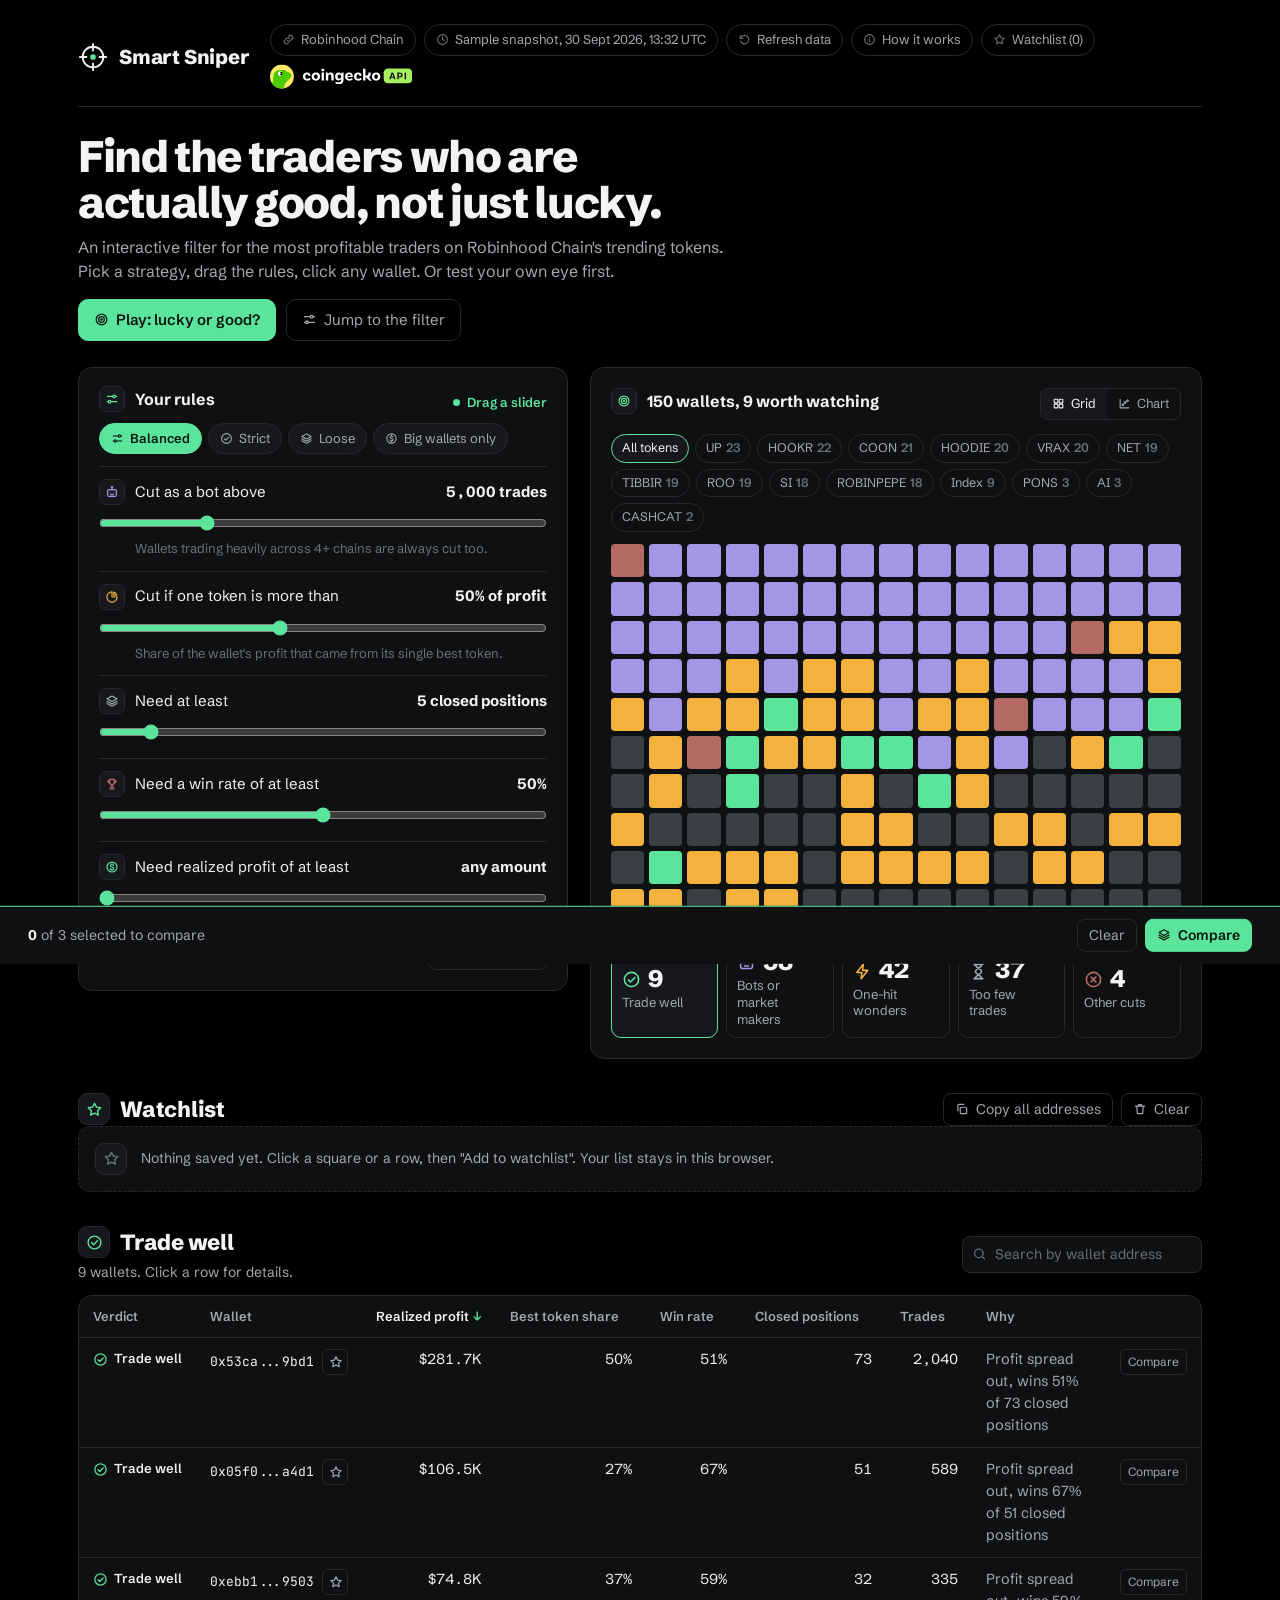
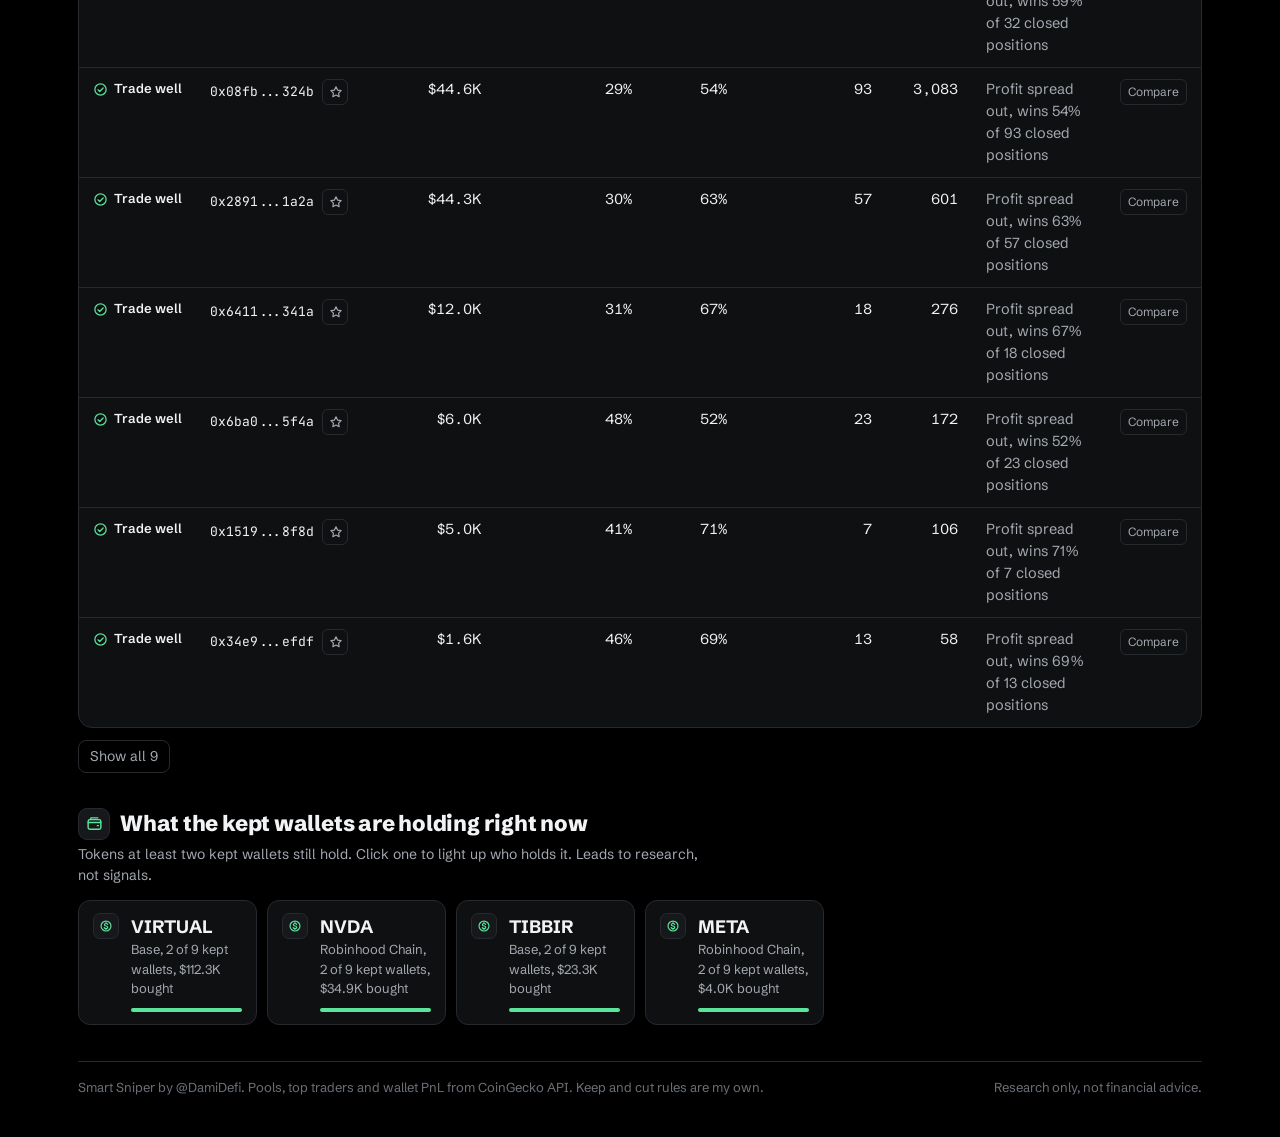
==== docs/smart-sniper.html @ 2f31ef3c "Add files via upload" ====
<!doctype html>
<html lang="en">
<head>
<meta charset="utf-8">
<meta name="viewport" content="width=device-width, initial-scale=1, viewport-fit=cover">
<title>Smart Sniper: find the Robinhood Chain traders who are actually good</title>
<link rel="preconnect" href="https://fonts.googleapis.com">
<link rel="preconnect" href="https://fonts.gstatic.com" crossorigin>
<link href="https://fonts.googleapis.com/css2?family=Schibsted+Grotesk:wght@400;500;600;700;800&family=JetBrains+Mono:wght@400;500&display=swap" rel="stylesheet">
<style>

:root {
  --bg:#000000; --surface:#0f1012; --surface2:#16181b; --line:#26292e; --text:#f2f3f5; --soft:#a4a9b1; --faint:#6b7179;
  --kept:#5be49b; --bot:#a595e6; --onehit:#f3b23e; --few:#3a3f46; --other:#b56a66; --accent:#5be49b;
  --focus:#7aa7ff;
  --sans:"Schibsted Grotesk", "Helvetica Neue", Arial, sans-serif;
  --mono:"JetBrains Mono", ui-monospace, Menlo, Consolas, monospace;
  box-sizing:border-box; color-scheme:dark;
  padding-top:env(safe-area-inset-top, 0px); padding-bottom:env(safe-area-inset-bottom, 0px);
}
*, *::before, *::after { box-sizing:inherit; }
html { scroll-padding-top:env(safe-area-inset-top, 0px); }
body { margin:0; background:var(--bg); color:var(--text); font-family:var(--sans); font-size:16px; line-height:1.5; -webkit-font-smoothing:antialiased; }
.wrap { max-width:1180px; margin:0 auto; padding:10px 28px 40px; }
a { color:inherit; }
:focus-visible { outline:2px solid var(--focus); outline-offset:2px; border-radius:4px; }

/* header */
header { display:flex; align-items:center; justify-content:space-between; gap:20px; padding:14px 0 16px; border-bottom:1px solid var(--line); }
.brand { display:flex; align-items:center; gap:11px; }
.brand svg { width:30px; height:30px; display:block; }
.brand b { font-size:20px; font-weight:800; letter-spacing:-.01em; white-space:nowrap; }
.meta { display:flex; align-items:center; gap:8px; flex-wrap:wrap; }
.pill { font-size:13px; color:var(--soft); border:1px solid var(--line); border-radius:999px; padding:5px 11px; white-space:nowrap; }
.pill.live { color:var(--text); }
.pill.link { text-decoration:none; }
.pill.link:hover { color:var(--text); border-color:var(--soft); }
.pill.live::before { content:""; display:inline-block; width:7px; height:7px; border-radius:50%; background:var(--accent); margin-right:7px; vertical-align:1px; }
.badge svg { height:26px; width:auto; display:block; }
.logo-light { display:none; }

/* hero */
.intro { padding:26px 0 6px; }
.intro h1 { font-size:clamp(30px, 3.6vw, 44px); line-height:1.05; letter-spacing:-.03em; font-weight:800; margin:0; max-width:24ch; text-wrap:balance; }
.intro .lede { color:var(--soft); font-size:16px; line-height:1.5; margin:10px 0 0; max-width:66ch; }
.how { margin-top:34px; }
.demo { margin-top:14px; background:var(--surface2); border:1px solid var(--line); border-radius:10px; padding:10px 14px; font-size:14px; color:var(--soft); }
.demo a { color:var(--accent); }
.demo[hidden] { display:none; }
.funnel { background:var(--surface); border:1px solid var(--line); border-radius:14px; padding:18px 20px 14px; }
.funnel h2 { font-size:16px; font-weight:700; margin:0 0 12px; }
.frow { display:grid; grid-template-columns:200px 1fr; gap:14px; align-items:center; padding:7px 0; }
.frow .fl { font-size:14px; color:var(--soft); line-height:1.3; }
.frow .fl b { color:var(--text); font-weight:700; display:block; font-size:16px; }
.fbar { height:26px; display:flex; border-radius:6px; overflow:hidden; background:var(--surface2); }
.fbar i { display:block; height:100%; transition:width .35s ease; }
.fkey { display:flex; flex-wrap:wrap; gap:14px; margin-top:10px; font-size:13px; color:var(--soft); }
.fkey span::before { content:""; display:inline-block; width:10px; height:10px; border-radius:3px; margin-right:6px; vertical-align:-1px; background:var(--c); }
.toggle { display:inline-flex; border:1px solid var(--line); border-radius:8px; overflow:hidden; }
.toggle button { font:inherit; font-size:13px; color:var(--soft); background:none; border:0; padding:5px 11px; cursor:pointer; }
.toggle button[aria-pressed="true"] { background:var(--surface2); color:var(--text); }
.scatter { width:100%; height:auto; display:block; }
.scatter .dot { cursor:pointer; transition:fill .35s ease; }
.scatter .dot:hover { stroke:var(--text); stroke-width:1.5; }
.scatter .dot.sel { stroke:var(--text); stroke-width:2; }
.scatter text { font-family:var(--sans); font-size:11px; fill:var(--faint); }
.scatter .thr { stroke:var(--bot); stroke-dasharray:4 4; }
.scatter .thr-l { fill:var(--bot); font-weight:600; }
.scatter .axis { stroke:var(--line); }
.tokens { margin-top:34px; }
.tokens h2 { font-size:22px; font-weight:800; letter-spacing:-.01em; margin:0; }
.tokens p { color:var(--soft); font-size:14px; margin:4px 0 14px; max-width:70ch; }
.tlist { background:var(--surface); border:1px solid var(--line); border-radius:14px; padding:8px 20px; }
.trow { display:grid; grid-template-columns:110px 1fr 120px; gap:14px; align-items:center; padding:9px 0; border-top:1px solid var(--line); }
.trow:first-child { border-top:0; }
.trow .tn { font-weight:700; font-size:14px; }
.trow .tc { font-size:13px; color:var(--soft); text-align:right; font-variant-numeric:tabular-nums; }
@media (max-width:600px) { .frow { grid-template-columns:1fr; gap:6px; } .trow { grid-template-columns:80px 1fr; } .trow .tc { display:none; } }
.watch { margin-top:34px; }
.watch h2 { font-size:22px; font-weight:800; letter-spacing:-.01em; margin:0; }
.actions { display:flex; gap:8px; }
.star { font:inherit; background:none; border:1px solid var(--line); color:var(--soft); border-radius:6px; width:26px; height:26px; line-height:1; cursor:pointer; margin-left:8px; vertical-align:middle; }
.star[aria-pressed="true"] { color:var(--accent); border-color:var(--accent); }
.btn.primary { color:#08130d; background:var(--accent); border-color:var(--accent); font-weight:600; }
.btn.primary:hover { color:#08130d; filter:brightness(1.08); }
.toast { position:fixed; left:50%; bottom:calc(24px + env(safe-area-inset-bottom, 0px)); transform:translateX(-50%); background:var(--text); color:var(--bg); font-size:14px; padding:9px 14px; border-radius:8px; opacity:0; transition:opacity .2s; pointer-events:none; }
.toast.on { opacity:1; }
.steps { display:grid; grid-template-columns:repeat(3, minmax(0,1fr)); gap:12px; margin-top:12px; }
.step { background:var(--surface); border:1px solid var(--line); border-radius:12px; padding:16px 18px; display:grid; grid-template-columns:44px 1fr; gap:12px; align-items:start; }
.step .n { width:30px; height:30px; border-radius:50%; border:1px solid var(--line); display:grid; place-items:center; font-weight:700; font-size:14px; color:var(--text); }
.step b { display:block; font-size:15px; font-weight:700; }
.step span { color:var(--soft); font-size:14px; line-height:1.45; display:block; margin-top:2px; }
.strip { display:grid; grid-template-columns:repeat(4, minmax(0,1fr)); gap:12px; margin-top:0; }
.strip .stat { background:var(--surface); border:1px solid var(--line); border-radius:12px; padding:16px 18px; }
.strip .stat b { display:block; font-size:38px; font-weight:800; line-height:1.05; font-variant-numeric:tabular-nums; }
.strip .stat span { color:var(--soft); font-size:14px; }
.strip .stat.k b { color:var(--kept); } .strip .stat.b b { color:var(--bot); } .strip .stat.o b { color:var(--onehit); }
.snap { color:var(--faint); font-size:13px; margin:14px 0 0; }
.hero { display:grid; grid-template-columns:minmax(0, 1fr) minmax(0, 1.25fr); gap:22px; margin-top:20px; align-items:start; }
.try { display:inline-flex; align-items:center; gap:7px; font-size:13px; color:var(--accent); font-weight:600; }
.try::before { content:""; width:7px; height:7px; border-radius:50%; background:var(--accent); animation:pulse 1.6s ease-in-out infinite; }
@keyframes pulse { 0%,100% { transform:scale(1); opacity:1; } 50% { transform:scale(1.6); opacity:.5; } }
@media (prefers-reduced-motion: reduce) { .try::before { animation:none; } }

/* rules */
.rules { margin-top:0; background:var(--surface); border:1px solid var(--line); border-radius:14px; padding:18px 20px 8px; }
.rules-head { display:flex; justify-content:space-between; align-items:baseline; margin-bottom:6px; }
.rules-head h2 { font-size:16px; font-weight:700; margin:0; }
.btn { font:inherit; font-size:14px; color:var(--soft); background:none; border:1px solid var(--line); border-radius:8px; padding:5px 11px; cursor:pointer; }
.btn:hover { color:var(--text); }
.rule { padding:12px 0; border-top:1px solid var(--line); }
.rule:first-of-type { border-top:0; }
.rule label { display:flex; justify-content:space-between; align-items:baseline; gap:10px; font-size:15px; }
.rule output { font-weight:700; font-variant-numeric:tabular-nums; white-space:nowrap; }
.rule .hint { color:var(--faint); font-size:13px; margin-top:2px; }
input[type=range] { width:100%; margin:10px 0 2px; accent-color:var(--accent); }

/* field */
.field { background:var(--surface); border:1px solid var(--line); border-radius:14px; padding:20px; }
.field-head { display:flex; justify-content:space-between; align-items:baseline; gap:10px; margin-bottom:14px; }
.field-head h2 { font-size:16px; font-weight:700; margin:0; }
.field-head > span { color:var(--faint); font-size:13px; }
#field-h { color:var(--text); font-size:16px; }
.grid { display:grid; grid-template-columns:repeat(15, 1fr); gap:5px; }
.grid[hidden], .scatter[hidden] { display:none; }
.cell { aspect-ratio:1; border-radius:4px; background:var(--few); border:0; padding:0; cursor:pointer; transition:background-color .35s ease, transform .15s ease; }
.cell:hover { transform:scale(1.18); }
.cell.sel { box-shadow:0 0 0 2px var(--text); }
.cell[data-v="kept"] { background:var(--kept); }
.cell[data-v="bot"] { background:var(--bot); }
.cell[data-v="one_hit"] { background:var(--onehit); }
.cell[data-v="too_few"] { background:var(--few); }
.cell[data-v="other"] { background:var(--other); }
.legend { display:grid; grid-template-columns:repeat(5, minmax(0, 1fr)); gap:8px; margin-top:16px; }
.leg { border:1px solid var(--line); background:none; border-radius:10px; padding:9px 10px; text-align:left; font:inherit; color:inherit; cursor:pointer; }
.leg[aria-pressed="true"] { border-color:var(--accent); background:var(--surface2); }
.leg b { display:flex; align-items:center; gap:7px; font-size:24px; font-weight:800; font-variant-numeric:tabular-nums; line-height:1.1; }

.leg span { color:var(--soft); font-size:13px; line-height:1.3; display:block; margin-top:2px; }
.tip { position:fixed; pointer-events:none; z-index:10; background:var(--text); color:var(--bg); font-size:13px; line-height:1.4; padding:8px 10px; border-radius:8px; max-width:260px; opacity:0; transition:opacity .12s; }

/* table */
.list { margin-top:34px; }
.list-head { display:flex; justify-content:space-between; align-items:center; gap:12px; flex-wrap:wrap; }
.search { font:inherit; font-size:14px; color:var(--text); background:var(--surface); border:1px solid var(--line); border-radius:8px; padding:7px 11px; width:240px; max-width:100%; }
.search::placeholder { color:var(--faint); }
.list-head h2 { font-size:22px; font-weight:800; letter-spacing:-.01em; margin:0; }
.list-head > div > span { color:var(--soft); font-size:14px; }
.tablewrap { overflow-x:auto; margin-top:12px; background:var(--surface); border:1px solid var(--line); border-radius:14px; }
table { width:100%; border-collapse:collapse; font-size:14.5px; min-width:760px; }
th { text-align:left; font-weight:600; color:var(--soft); font-size:13px; padding:11px 14px; border-bottom:1px solid var(--line); white-space:nowrap; }
td { padding:11px 14px; border-bottom:1px solid var(--line); vertical-align:top; }
tr.row { cursor:pointer; }
tr.row:hover td { background:var(--surface2); }
tr:last-child td { border-bottom:0; }
.num { text-align:right; font-variant-numeric:tabular-nums; white-space:nowrap; }
.addr { font-family:var(--mono); font-size:13px; white-space:nowrap; }
.chip { display:inline-flex; align-items:center; gap:6px; font-size:13px; font-weight:600; white-space:nowrap; }

.why { color:var(--soft); }
tr.detail td { background:var(--surface2); padding:14px 18px 18px; }
.dgrid { display:grid; grid-template-columns:1fr 1fr 2fr; gap:22px; font-size:14px; }
.dgrid h3 { font-size:13px; font-weight:600; color:var(--soft); margin:0 0 6px; }
.holds { display:flex; flex-wrap:wrap; gap:6px; }
.hold { border:1px solid var(--line); border-radius:7px; padding:3px 8px; font-size:13px; background:var(--surface); }
.hold small { color:var(--faint); }
.more { margin-top:12px; }

/* ideas */
.ideas { margin-top:34px; }
.ideas h2 { font-size:22px; font-weight:800; letter-spacing:-.01em; margin:0; }
.ideas p { color:var(--soft); font-size:14px; margin:4px 0 14px; max-width:70ch; }
.igrid { display:grid; grid-template-columns:repeat(auto-fill, minmax(170px, 1fr)); gap:10px; }
.idea { background:var(--surface); border:1px solid var(--line); border-radius:12px; padding:12px 14px; }
.idea b { font-size:18px; font-weight:700; display:block; overflow-wrap:anywhere; }
.idea span { color:var(--soft); font-size:13px; }
.idea .bar { height:4px; border-radius:2px; background:var(--line); margin-top:9px; overflow:hidden; }
.idea .bar i { display:block; height:100%; background:var(--kept); }
.empty { color:var(--soft); font-size:14px; background:var(--surface); border:1px dashed var(--line); border-radius:12px; padding:16px; }

.icn { width:1em; height:1em; flex:none; fill:none; stroke:currentColor; stroke-width:2; stroke-linecap:round; stroke-linejoin:round; display:inline-block; vertical-align:-0.14em; }
.icn.fill { fill:currentColor; }
.tile { display:inline-grid; place-items:center; flex:none; width:32px; height:32px; border-radius:9px; background:var(--surface2); border:1px solid var(--line); color:var(--accent); font-size:17px; position:relative; }
.tile.sm { width:26px; height:26px; border-radius:7px; font-size:14px; }
.tile .num { position:absolute; top:-6px; right:-6px; width:17px; height:17px; border-radius:50%; background:var(--text); color:var(--bg); font-size:10.5px; font-weight:800; display:grid; place-items:center; }
.h-ic { display:flex; align-items:center; gap:10px; }
.pill .icn { margin-right:6px; color:var(--faint); }
.pill.live .icn { color:var(--accent); }
.pill.live::before { display:none; }
.searchbox { position:relative; }
.searchbox .icn { position:absolute; left:10px; top:50%; transform:translateY(-50%); color:var(--faint); font-size:15px; }
.searchbox .search { padding-left:32px; }
.btn { display:inline-flex; align-items:center; gap:7px; }
.star { display:inline-grid; place-items:center; font-size:14px; }
.leg b svg { font-size:19px; }
.chip .icn { font-size:15px; }
.rule label { align-items:center; }
.rl { display:flex; align-items:center; gap:10px; }
.dgrid h3 { display:flex; align-items:center; gap:7px; }
.dgrid h3 .icn { color:var(--faint); font-size:15px; }
.empty { display:flex; align-items:center; gap:14px; }
.empty .tile { color:var(--faint); }
.idea { display:grid; grid-template-columns:auto 1fr; column-gap:12px; align-items:start; }
.idea .tile { grid-row:span 3; }
.idea .bar { grid-column:2; }
.snap { display:flex; gap:8px; align-items:flex-start; }
.snap .icn { flex:none; margin-top:2px; }
.toggle button { display:inline-flex; align-items:center; gap:6px; }
.fkey span { display:inline-flex; align-items:center; gap:6px; }
.fkey span::before { display:none; }
.actionsrow { display:flex; gap:10px; flex-wrap:wrap; margin-top:16px; }
.btn.lg { font-size:15px; padding:9px 15px; border-radius:10px; }
.presets { display:flex; gap:6px; flex-wrap:wrap; padding:4px 0 12px; }
.preset { font:inherit; font-size:13px; color:var(--soft); background:var(--surface2); border:1px solid var(--line); border-radius:999px; padding:5px 11px; cursor:pointer; display:inline-flex; align-items:center; gap:6px; }
.preset:hover { color:var(--text); }
.preset[aria-pressed="true"] { color:#08130d; background:var(--accent); border-color:var(--accent); font-weight:600; }
.chips { display:flex; gap:6px; flex-wrap:wrap; margin:0 0 12px; }
.tchip { font:inherit; font-size:12.5px; color:var(--soft); background:none; border:1px solid var(--line); border-radius:999px; padding:4px 10px; cursor:pointer; }
.tchip:hover { color:var(--text); }
.tchip[aria-pressed="true"] { color:var(--text); border-color:var(--accent); background:var(--surface2); }
.tchip b { font-weight:600; color:var(--faint); margin-left:4px; }
.cell.dim { opacity:.14; }
.scatter .dot.dim { opacity:.12; }
.focusbar[hidden] { display:none; }
.focusbar { display:flex; align-items:center; gap:10px; background:var(--surface2); border:1px solid var(--accent); border-radius:10px; padding:8px 12px; margin:0 0 12px; font-size:14px; }
.focusbar button { margin-left:auto; }
th.sort { cursor:pointer; user-select:none; }
th.sort:hover { color:var(--text); }
th.sort.on { color:var(--text); }
th.sort .arr { display:inline-block; width:10px; color:var(--accent); }
.cmp { font:inherit; font-size:12px; background:none; border:1px solid var(--line); color:var(--soft); border-radius:6px; padding:3px 7px; cursor:pointer; white-space:nowrap; }
.cmp[aria-pressed="true"] { color:#08130d; background:var(--accent); border-color:var(--accent); }
.idea { cursor:pointer; text-align:left; font:inherit; color:inherit; }
.idea:hover { border-color:var(--soft); }
.idea[aria-pressed="true"] { border-color:var(--accent); background:var(--surface2); }
dialog { background:var(--surface); color:var(--text); border:1px solid var(--line); border-radius:16px; padding:0; width:min(560px, calc(100vw - 32px)); max-height:calc(100vh - 40px); }
dialog.wide { width:min(900px, calc(100vw - 32px)); }
dialog::backdrop { background:rgba(0,0,0,.72); }
.dhead { display:flex; align-items:center; justify-content:space-between; gap:12px; padding:16px 20px; border-bottom:1px solid var(--line); }
.dhead h2 { font-size:18px; font-weight:800; margin:0; }
.dbody { padding:20px; }
.x { font:inherit; background:none; border:1px solid var(--line); color:var(--soft); border-radius:8px; width:32px; height:32px; cursor:pointer; display:grid; place-items:center; font-size:16px; }
.game-card { text-align:center; padding:6px 0 4px; }
.game-card .gaddr { font-family:var(--mono); color:var(--soft); font-size:14px; }
.game-card .gbig { font-size:48px; font-weight:800; letter-spacing:-.02em; margin:6px 0 2px; font-variant-numeric:tabular-nums; }
.game-card .gsub { color:var(--soft); font-size:15px; }
.gbtns { display:grid; grid-template-columns:repeat(3, 1fr); gap:10px; margin-top:22px; }
.gbtn { font:inherit; font-size:15px; font-weight:600; color:var(--text); background:var(--surface2); border:1px solid var(--line); border-radius:12px; padding:14px 8px; cursor:pointer; display:flex; flex-direction:column; align-items:center; gap:6px; }
.gbtn .icn { font-size:22px; }
.gbtn:hover { border-color:var(--soft); }
.gbtn.right { border-color:var(--kept); } .gbtn.wrong { border-color:var(--other); opacity:.7; }
.gbtn:disabled { cursor:default; }
.reveal { margin-top:18px; border-top:1px solid var(--line); padding-top:16px; text-align:left; }
.reveal .res { font-size:18px; font-weight:800; display:flex; align-items:center; gap:8px; }
.reveal .res.ok { color:var(--kept); } .reveal .res.no { color:var(--other); }
.gstats { display:grid; grid-template-columns:repeat(3, 1fr); gap:10px; margin:12px 0; }
.gstat { background:var(--surface2); border:1px solid var(--line); border-radius:10px; padding:10px 12px; }
.gstat b { display:block; font-size:20px; font-weight:800; font-variant-numeric:tabular-nums; }
.gstat span { color:var(--soft); font-size:12.5px; }
.pbar { height:12px; border-radius:6px; overflow:hidden; display:flex; background:var(--surface2); margin:6px 0 4px; }
.pbar i { display:block; height:100%; }
.pbar-l { display:flex; justify-content:space-between; font-size:12.5px; color:var(--soft); }
.gfoot { display:flex; align-items:center; justify-content:space-between; gap:10px; margin-top:16px; flex-wrap:wrap; }
.score { font-size:14px; color:var(--soft); }
.score b { color:var(--text); }
.drawer { position:fixed; left:0; right:0; bottom:0; background:var(--surface); border-top:1px solid var(--accent); padding:12px 28px calc(12px + env(safe-area-inset-bottom, 0px)); display:flex; align-items:center; gap:12px; z-index:20; transform:translateY(110%); transition:transform .25s ease; }
.drawer.on { transform:none; }
.drawer .dl { font-size:14px; color:var(--soft); }
.drawer .dl b { color:var(--text); }
.drawer .dchips { display:flex; gap:6px; flex-wrap:wrap; }
.drawer .dchip { font-family:var(--mono); font-size:12.5px; border:1px solid var(--line); border-radius:7px; padding:3px 8px; }
.drawer .dact { margin-left:auto; display:flex; gap:8px; }
.cgrid { display:grid; gap:12px; }
.ccol { background:var(--surface2); border:1px solid var(--line); border-radius:12px; padding:14px; min-width:0; }
.ccol .addr { font-size:13px; }
.crow { display:flex; justify-content:space-between; gap:10px; font-size:14px; padding:6px 0; border-top:1px solid var(--line); }
.crow span { color:var(--soft); }
.crow b { font-variant-numeric:tabular-nums; }
.crow.best b { color:var(--kept); }
.ccol .holds { margin-top:8px; }
footer { margin-top:36px; padding-top:16px; border-top:1px solid var(--line); color:var(--faint); font-size:13px; display:flex; justify-content:space-between; gap:20px; flex-wrap:wrap; }

@media (max-width:700px) { .gbtns { grid-template-columns:1fr; } .gstats { grid-template-columns:1fr 1fr; } .drawer { flex-wrap:wrap; padding-left:16px; padding-right:16px; } }
@media (max-width:900px) {
  .hero { grid-template-columns:1fr; gap:22px; }
  .steps { grid-template-columns:1fr; }
  .strip { grid-template-columns:repeat(2, minmax(0,1fr)); }
  .meta .pill:not(.live) { display:none; }
  .legend { grid-template-columns:repeat(3, minmax(0, 1fr)); }
  .dgrid { grid-template-columns:1fr; gap:12px; }
}
@media (max-width:520px) {
  .wrap { padding:20px 16px 32px; }
  .grid { gap:3px; }
  .legend { grid-template-columns:repeat(2, minmax(0, 1fr)); }
  .brand span { display:none; }
}
@media (prefers-reduced-motion: reduce) { .cell { transition:none; } .cell:hover { transform:none; } }
</style>
</head>
<body>
<div class="wrap">
  <header>
    <div class="brand">
      <svg viewBox="0 0 32 32" fill="none" aria-hidden="true"><circle cx="16" cy="16" r="11" stroke="currentColor" stroke-width="2"/><circle cx="16" cy="16" r="3" fill="var(--accent)"/><path d="M16 2v7M16 23v7M2 16h7M23 16h7" stroke="currentColor" stroke-width="2" stroke-linecap="round"/></svg>
      <b>Smart Sniper</b>
    </div>
    <div class="meta">
      <span class="pill"><span data-ic="link"></span><span id="pill-chain">Robinhood Chain</span></span>
      <span class="pill" id="live-state"></span>
      <span class="pill" id="pill-time"></span>
      <button class="pill link" type="button" id="refresh" hidden style="font:inherit;font-size:13px;background:none;cursor:pointer"></button>
      <button class="pill link" type="button" id="open-how" style="font:inherit;font-size:13px;background:none;cursor:pointer"><span data-ic="info"></span>How it works</button>
      <a class="pill link" href="#watchlist"><span data-ic="star"></span><span id="pill-watch">Watchlist (0)</span></a>
      <div class="badge" title="Data from CoinGecko API"><div class="logo-light"><svg width="1000" height="182" viewBox="0 0 1000 182" fill="none" xmlns="http://www.w3.org/2000/svg">
<g clip-path="url(#clip0_732_1263)">
<path d="M743.167 59.0746C752.01 59.0746 759.141 61.7834 764.558 67.201C770.056 72.5389 772.804 79.4703 772.804 87.9951C772.804 96.5198 770.056 103.491 764.558 108.909C759.141 114.247 752.01 116.916 743.167 116.916C734.244 116.916 727.033 114.247 721.536 108.909C716.118 103.491 713.41 96.5198 713.41 87.9951C713.41 79.4703 716.118 72.5389 721.536 67.201C727.033 61.7834 734.244 59.0746 743.167 59.0746ZM733.606 99.2286C735.996 102.097 739.183 103.531 743.167 103.531C747.15 103.531 750.297 102.097 752.608 99.2286C754.998 96.3605 756.193 92.616 756.193 87.9951C756.193 83.3742 754.998 79.6296 752.608 76.7615C750.297 73.8933 747.15 72.4593 743.167 72.4593C739.183 72.4593 735.996 73.8933 733.606 76.7615C731.216 79.6296 730.021 83.3742 730.021 87.9951C730.021 92.616 731.216 96.3605 733.606 99.2286Z" fill="#0D1217"/>
<path d="M617.114 59.0746C624.364 59.0746 630.1 60.9867 634.322 64.8109C638.625 68.5554 640.776 73.256 640.776 78.9126L640.417 83.0953L625.957 83.9318C626.116 83.6132 626.196 82.7766 626.196 81.4222C626.196 78.8728 625.359 76.7615 623.686 75.0884C622.093 73.3356 619.822 72.4593 616.874 72.4593C613.13 72.4593 610.102 73.8535 607.792 76.642C605.561 79.4305 604.446 83.0953 604.446 87.6365C604.446 92.5761 605.681 96.48 608.151 99.3481C610.7 102.137 614.325 103.531 619.026 103.531C625.718 103.531 630.857 101.34 634.442 96.958L642.449 107.236C640.377 109.865 637.23 112.135 633.008 114.047C628.785 115.96 623.766 116.916 617.95 116.916C608.629 116.916 601.259 114.286 595.841 109.028C590.503 103.69 587.834 96.7589 587.834 88.2341C587.834 79.55 590.543 72.5389 595.961 67.201C601.379 61.7834 608.429 59.0746 617.114 59.0746Z" fill="#0D1217"/>
<path d="M557.55 104.487C563.366 104.487 568.226 102.336 572.13 98.0336L579.898 106.997C577.747 109.785 574.56 112.135 570.338 114.047C566.195 115.96 561.295 116.916 555.638 116.916C546.317 116.916 538.907 114.247 533.41 108.909C527.992 103.571 525.284 96.5995 525.284 87.9951C525.284 79.4703 527.913 72.5389 533.171 67.201C538.429 61.7834 545.401 59.0746 554.085 59.0746C562.131 59.0746 568.465 61.5444 573.086 66.484C577.707 71.4235 580.018 77.837 580.018 85.7244L579.539 91.6998H541.537C542.254 95.6036 543.966 98.7108 546.675 101.021C549.384 103.332 553.009 104.487 557.55 104.487ZM554.085 71.5032C550.818 71.5032 548.03 72.5389 545.719 74.6104C543.488 76.6021 542.094 79.4703 541.537 83.2148H565.079C565 79.789 563.964 77.0005 561.972 74.8494C560.06 72.6186 557.431 71.5032 554.085 71.5032Z" fill="#0D1217"/>
<path d="M501.857 59.7916H514.763V114.047C514.763 122.333 511.895 128.986 506.159 134.005C500.422 139.024 492.734 141.534 483.094 141.534C472.817 141.534 464.371 139.303 457.759 134.841L459.394 123.556C464.572 127.46 475.645 128.388 482.736 128.388C487.516 128.388 491.3 127.193 494.089 124.803C496.957 122.493 498.391 119.067 498.391 114.525V107.594C494.726 112.932 489.069 115.601 481.421 115.601C473.932 115.601 467.797 113.131 463.017 108.192C458.237 103.172 455.847 96.2012 455.847 87.278C455.847 78.7533 458.117 71.9414 462.659 66.8425C467.2 61.6639 473.334 59.0746 481.062 59.0746C490.065 59.0746 496.24 62.8589 499.586 70.4277H499.944C499.865 69.5513 500.024 67.9579 500.422 65.6474C500.821 63.337 501.299 61.385 501.857 59.7916ZM485.484 101.858C489.388 101.858 492.495 100.503 494.806 97.7946C497.196 95.0061 498.391 91.9388 498.391 88.5926V86.083C498.391 82.4978 497.196 79.3906 494.806 76.7615C492.416 74.1323 489.189 72.8178 485.126 72.8178C481.301 72.8178 478.234 74.1323 475.924 76.7615C473.613 79.3906 472.458 82.8961 472.458 87.278C472.458 91.7396 473.613 95.2849 475.924 97.9141C478.314 100.543 481.501 101.858 485.484 101.858Z" fill="#0D1217"/>
<path d="M424.605 59.0746C431.377 59.0746 436.556 61.146 440.141 65.2889C443.806 69.4318 445.638 74.8494 445.638 81.5417V116.199H429.266V84.4099C429.266 80.984 428.39 78.2752 426.637 76.2835C424.964 74.212 422.534 73.1763 419.347 73.1763C415.443 73.1763 412.455 74.5705 410.384 77.359C408.392 80.1475 407.396 83.3742 407.396 87.039V116.199H391.024V59.7916L403.811 59.3136C405.165 63.5361 405.843 67.4798 405.843 71.1447H406.321C409.587 63.0979 415.682 59.0746 424.605 59.0746Z" fill="#0D1217"/>
<path d="M380.028 41.7457C380.028 44.6935 378.992 47.1235 376.921 49.0356C374.849 50.9477 372.34 51.9037 369.392 51.9037C366.444 51.9037 363.935 50.9477 361.863 49.0356C359.871 47.1235 358.875 44.6935 358.875 41.7457C358.875 38.8775 359.871 36.4874 361.863 34.5753C363.935 32.5835 366.444 31.5877 369.392 31.5877C372.34 31.5877 374.849 32.5835 376.921 34.5753C378.992 36.4874 380.028 38.8775 380.028 41.7457ZM361.146 116.198V59.7911L377.518 59.3131V116.198H361.146Z" fill="#0D1217"/>
<path d="M321.044 59.0746C329.887 59.0746 337.018 61.7834 342.435 67.201C347.933 72.5389 350.681 79.4703 350.681 87.9951C350.681 96.5198 347.933 103.491 342.435 108.909C337.018 114.247 329.887 116.916 321.044 116.916C312.121 116.916 304.91 114.247 299.413 108.909C293.995 103.491 291.287 96.5198 291.287 87.9951C291.287 79.4703 293.995 72.5389 299.413 67.201C304.91 61.7834 312.121 59.0746 321.044 59.0746ZM311.483 99.2286C313.873 102.097 317.06 103.531 321.044 103.531C325.027 103.531 328.174 102.097 330.485 99.2286C332.875 96.3605 334.07 92.616 334.07 87.9951C334.07 83.3742 332.875 79.6296 330.485 76.7615C328.174 73.8933 325.027 72.4593 321.044 72.4593C317.06 72.4593 313.873 73.8933 311.483 76.7615C309.093 79.6296 307.898 83.3742 307.898 87.9951C307.898 92.616 309.093 96.3605 311.483 99.2286Z" fill="#0D1217"/>
<path d="M259.646 59.0746C266.896 59.0746 272.632 60.9867 276.855 64.8109C281.157 68.5554 283.308 73.256 283.308 78.9126L282.949 83.0953L268.489 83.9318C268.649 83.6132 268.728 82.7766 268.728 81.4222C268.728 78.8728 267.892 76.7615 266.219 75.0884C264.625 73.3356 262.355 72.4593 259.407 72.4593C255.662 72.4593 252.635 73.8535 250.324 76.642C248.093 79.4305 246.978 83.0953 246.978 87.6365C246.978 92.5761 248.213 96.48 250.683 99.3481C253.232 102.137 256.857 103.531 261.558 103.531C268.25 103.531 273.389 101.34 276.974 96.958L284.981 107.236C282.91 109.865 279.763 112.135 275.54 114.047C271.317 115.96 266.298 116.916 260.482 116.916C251.161 116.916 243.791 114.286 238.374 109.028C233.036 103.69 230.367 96.7589 230.367 88.2341C230.367 79.55 233.076 72.5389 238.493 67.201C243.911 61.7834 250.962 59.0746 259.646 59.0746Z" fill="#0D1217"/>
<path d="M693.25 91.0885C696.644 97.0307 700.033 101.865 703.564 106.901C705.096 109.086 706.655 111.308 708.251 113.676C710.28 116.684 707.649 120.288 704.297 118.901C691.222 113.492 681.671 103.314 675.128 93.7322H668.115V116.199H651.743V31.828H668.115V80.945H675.047C679.508 80.945 683.014 79.5906 685.563 76.8818C688.113 74.173 689.388 70.309 689.388 65.2897C689.388 64.015 689.228 62.1825 688.91 59.7924H704.565C704.963 61.6248 705.162 63.5768 705.162 65.6482C705.162 76.7447 700.208 86.2512 693.25 91.0885Z" fill="#0D1217"/>
</g>
<g clip-path="url(#clip1_732_1263)">
<path d="M167.538 87.6241C167.748 134.222 130.411 172.165 84.1504 172.376C37.8837 172.587 0.210315 134.983 0.000876819 88.3847C-0.208561 41.7867 37.1285 3.84344 83.3952 3.6325C129.656 3.42795 167.329 41.026 167.538 87.6241Z" fill="#FFE866"/>
<path d="M126.254 57.8128C120.173 56.0422 113.878 53.5238 107.493 50.9861C107.125 49.3753 105.71 47.3682 102.841 44.9073C98.6712 41.2638 90.8395 41.3597 84.0741 42.9705C76.6041 41.1999 69.223 40.5671 62.1402 42.2801C4.22116 58.3562 37.0585 97.5586 15.791 136.978C18.8183 143.441 52.2075 174.489 98.6268 171.042C98.6268 171.042 82.4874 131.98 118.911 113.226C148.454 98.0189 169.798 69.7788 126.247 57.8064L126.254 57.8128Z" fill="#4BCC00"/>
<path d="M82.8491 42.7339C88.0347 44.8065 106.602 51.4041 114.794 53.8799C105.527 40.5537 93.2867 41.0357 82.8491 42.7339Z" fill="#35AF00"/>
<path d="M88.0854 67.2116C88.0854 76.2244 80.8312 83.5241 71.8889 83.5241C62.9465 83.5241 55.6924 76.2244 55.6924 67.2116C55.6924 58.1988 62.9465 50.9055 71.8889 50.9055C80.8312 50.9055 88.0854 58.2052 88.0854 67.2116Z" fill="white"/>
<path d="M146.524 90.6887C133.406 100.002 118.472 107.065 97.3065 107.065C87.3995 107.065 85.3876 96.4607 78.8379 101.657C75.4552 104.342 63.5363 110.344 54.0735 109.89C44.5282 109.43 29.2901 103.844 25.0061 83.5104C23.3116 103.844 22.4484 118.827 14.8643 135.996C33.4818 163.357 65.9426 176.97 98.6266 171.05C95.117 146.357 116.543 122.176 128.614 109.801C133.184 105.116 141.942 97.4643 146.524 90.6887Z" fill="#4BCC00"/>
<ellipse cx="78.7162" cy="67.1003" rx="9.50428" ry="13.306" fill="#0D1217"/>
<path d="M78.7153 67.0986L67.3102 59.4951V74.702L78.7153 67.0986Z" fill="white"/>
</g>
<rect x="795.812" y="31.5839" width="200.631" height="103.521" rx="30.2629" fill="#A6EF5F"/>
<path d="M942.385 107.063V59.6255H952.376V107.063H942.385Z" fill="#0D1217"/>
<path d="M908.574 59.6255C914.899 59.6255 919.787 61.063 923.237 63.938C926.735 66.7651 928.484 70.9338 928.484 76.4442C928.484 81.8587 926.782 86.0274 923.38 88.9503C919.978 91.8253 915.498 93.2628 909.94 93.2628H901.746V107.063H891.54V59.6255H908.574ZM907.999 85.2128C911.258 85.2128 913.749 84.4701 915.474 82.9847C917.247 81.4514 918.134 79.2712 918.134 76.4442C918.134 73.7129 917.223 71.5806 915.402 70.0473C913.629 68.4661 911.018 67.6755 907.568 67.6755H901.746V85.2128H907.999Z" fill="#0D1217"/>
<path d="M868.687 107.063L865.381 96.9284H848.203L844.897 107.063H834.475L851.294 59.6256H862.291L879.037 107.063H868.687ZM850.719 89.2378H862.937L858.337 75.1504C857.715 73.3296 857.235 71.5328 856.9 69.7599H856.684C856.493 71.0057 856.013 72.8265 855.247 75.2223L850.719 89.2378Z" fill="#0D1217"/>
<defs>
<clipPath id="clip0_732_1263">
<rect width="544.503" height="109.948" fill="white" transform="translate(230.367 31.5877)"/>
</clipPath>
<clipPath id="clip1_732_1263">
<rect width="167.539" height="169.317" fill="white" transform="translate(0 3.63167)"/>
</clipPath>
</defs>
</svg></div><div class="logo-dark"><svg width="1000" height="182" viewBox="0 0 1000 182" fill="none" xmlns="http://www.w3.org/2000/svg">
<g clip-path="url(#clip0_732_1264)">
<path d="M743.167 59.0746C752.01 59.0746 759.141 61.7834 764.558 67.201C770.056 72.5389 772.804 79.4703 772.804 87.995C772.804 96.5198 770.056 103.491 764.558 108.909C759.141 114.247 752.01 116.916 743.167 116.916C734.244 116.916 727.033 114.247 721.536 108.909C716.118 103.491 713.41 96.5198 713.41 87.995C713.41 79.4703 716.118 72.5389 721.536 67.201C727.033 61.7834 734.244 59.0746 743.167 59.0746ZM733.606 99.2286C735.996 102.097 739.183 103.531 743.167 103.531C747.15 103.531 750.297 102.097 752.608 99.2286C754.998 96.3605 756.193 92.616 756.193 87.995C756.193 83.3741 754.998 79.6296 752.608 76.7615C750.297 73.8933 747.15 72.4592 743.167 72.4592C739.183 72.4592 735.996 73.8933 733.606 76.7615C731.216 79.6296 730.021 83.3741 730.021 87.995C730.021 92.616 731.216 96.3605 733.606 99.2286Z" fill="white"/>
<path d="M617.114 59.0746C624.364 59.0746 630.1 60.9867 634.322 64.8109C638.625 68.5554 640.776 73.256 640.776 78.9126L640.417 83.0953L625.957 83.9318C626.116 83.6132 626.196 82.7766 626.196 81.4222C626.196 78.8727 625.359 76.7615 623.686 75.0884C622.093 73.3356 619.822 72.4592 616.874 72.4592C613.13 72.4592 610.102 73.8535 607.792 76.642C605.561 79.4304 604.446 83.0953 604.446 87.6365C604.446 92.5761 605.681 96.48 608.151 99.3481C610.7 102.137 614.325 103.531 619.026 103.531C625.718 103.531 630.857 101.34 634.442 96.958L642.449 107.236C640.377 109.865 637.23 112.135 633.008 114.047C628.785 115.959 623.766 116.916 617.95 116.916C608.629 116.916 601.259 114.286 595.841 109.028C590.503 103.69 587.834 96.7588 587.834 88.2341C587.834 79.5499 590.543 72.5389 595.961 67.201C601.379 61.7834 608.429 59.0746 617.114 59.0746Z" fill="white"/>
<path d="M557.55 104.487C563.366 104.487 568.226 102.336 572.13 98.0336L579.898 106.997C577.747 109.785 574.56 112.135 570.338 114.047C566.195 115.959 561.295 116.916 555.638 116.916C546.317 116.916 538.907 114.247 533.41 108.909C527.992 103.571 525.284 96.5995 525.284 87.995C525.284 79.4703 527.913 72.5389 533.171 67.201C538.429 61.7834 545.401 59.0746 554.085 59.0746C562.131 59.0746 568.465 61.5443 573.086 66.4839C577.707 71.4235 580.018 77.837 580.018 85.7244L579.539 91.6997H541.537C542.254 95.6036 543.966 98.7108 546.675 101.021C549.384 103.332 553.009 104.487 557.55 104.487ZM554.085 71.5032C550.818 71.5032 548.03 72.5389 545.719 74.6104C543.488 76.6021 542.094 79.4703 541.537 83.2148H565.079C565 79.789 563.964 77.0005 561.972 74.8494C560.06 72.6186 557.431 71.5032 554.085 71.5032Z" fill="white"/>
<path d="M501.857 59.7916H514.763V114.047C514.763 122.333 511.895 128.986 506.159 134.005C500.422 139.024 492.734 141.534 483.094 141.534C472.817 141.534 464.371 139.303 457.759 134.841L459.394 123.556C464.572 127.46 475.645 128.388 482.736 128.388C487.516 128.388 491.3 127.193 494.089 124.803C496.957 122.492 498.391 119.067 498.391 114.525V107.594C494.726 112.932 489.069 115.601 481.421 115.601C473.932 115.601 467.797 113.131 463.017 108.192C458.237 103.172 455.847 96.2011 455.847 87.278C455.847 78.7532 458.117 71.9414 462.659 66.8425C467.2 61.6639 473.334 59.0746 481.062 59.0746C490.065 59.0746 496.24 62.8589 499.586 70.4276H499.944C499.865 69.5513 500.024 67.9578 500.422 65.6474C500.821 63.3369 501.299 61.385 501.857 59.7916ZM485.484 101.858C489.388 101.858 492.495 100.503 494.806 97.7945C497.196 95.0061 498.391 91.9387 498.391 88.5926V86.0829C498.391 82.4978 497.196 79.3906 494.806 76.7615C492.416 74.1323 489.189 72.8178 485.126 72.8178C481.301 72.8178 478.234 74.1323 475.924 76.7615C473.613 79.3906 472.458 82.8961 472.458 87.278C472.458 91.7396 473.613 95.2849 475.924 97.9141C478.314 100.543 481.501 101.858 485.484 101.858Z" fill="white"/>
<path d="M424.605 59.0746C431.377 59.0746 436.556 61.146 440.141 65.2889C443.806 69.4318 445.638 74.8494 445.638 81.5417V116.199H429.266V84.4099C429.266 80.984 428.39 78.2752 426.637 76.2834C424.964 74.212 422.534 73.1763 419.347 73.1763C415.443 73.1763 412.455 74.5705 410.384 77.359C408.392 80.1475 407.396 83.3741 407.396 87.039V116.199H391.024V59.7916L403.811 59.3136C405.165 63.5361 405.843 67.4798 405.843 71.1447H406.321C409.587 63.0979 415.682 59.0746 424.605 59.0746Z" fill="white"/>
<path d="M380.028 41.7457C380.028 44.6935 378.992 47.1234 376.921 49.0355C374.849 50.9476 372.34 51.9037 369.392 51.9037C366.444 51.9037 363.935 50.9476 361.863 49.0355C359.871 47.1234 358.875 44.6935 358.875 41.7457C358.875 38.8775 359.871 36.4874 361.863 34.5753C363.935 32.5835 366.444 31.5876 369.392 31.5876C372.34 31.5876 374.849 32.5835 376.921 34.5753C378.992 36.4874 380.028 38.8775 380.028 41.7457ZM361.146 116.198V59.7911L377.518 59.3131V116.198H361.146Z" fill="white"/>
<path d="M321.044 59.0746C329.887 59.0746 337.018 61.7834 342.435 67.201C347.933 72.5389 350.681 79.4703 350.681 87.995C350.681 96.5198 347.933 103.491 342.435 108.909C337.018 114.247 329.887 116.916 321.044 116.916C312.121 116.916 304.91 114.247 299.413 108.909C293.995 103.491 291.287 96.5198 291.287 87.995C291.287 79.4703 293.995 72.5389 299.413 67.201C304.91 61.7834 312.121 59.0746 321.044 59.0746ZM311.483 99.2286C313.873 102.097 317.06 103.531 321.044 103.531C325.027 103.531 328.174 102.097 330.485 99.2286C332.875 96.3605 334.07 92.616 334.07 87.995C334.07 83.3741 332.875 79.6296 330.485 76.7615C328.174 73.8933 325.027 72.4592 321.044 72.4592C317.06 72.4592 313.873 73.8933 311.483 76.7615C309.093 79.6296 307.898 83.3741 307.898 87.995C307.898 92.616 309.093 96.3605 311.483 99.2286Z" fill="white"/>
<path d="M259.646 59.0746C266.896 59.0746 272.632 60.9867 276.855 64.8109C281.157 68.5554 283.308 73.256 283.308 78.9126L282.949 83.0953L268.489 83.9318C268.649 83.6132 268.728 82.7766 268.728 81.4222C268.728 78.8727 267.892 76.7615 266.219 75.0884C264.625 73.3356 262.355 72.4592 259.407 72.4592C255.662 72.4592 252.635 73.8535 250.324 76.642C248.093 79.4304 246.978 83.0953 246.978 87.6365C246.978 92.5761 248.213 96.48 250.683 99.3481C253.232 102.137 256.857 103.531 261.558 103.531C268.25 103.531 273.389 101.34 276.974 96.958L284.981 107.236C282.91 109.865 279.763 112.135 275.54 114.047C271.317 115.959 266.298 116.916 260.482 116.916C251.161 116.916 243.791 114.286 238.374 109.028C233.036 103.69 230.367 96.7588 230.367 88.2341C230.367 79.5499 233.076 72.5389 238.493 67.201C243.911 61.7834 250.962 59.0746 259.646 59.0746Z" fill="white"/>
<path d="M693.25 91.0885C696.644 97.0307 700.033 101.865 703.564 106.901C705.096 109.086 706.655 111.308 708.251 113.676C710.28 116.684 707.649 120.288 704.297 118.901C691.222 113.492 681.671 103.314 675.128 93.7322H668.115V116.199H651.743V31.828H668.115V80.945H675.047C679.508 80.945 683.014 79.5906 685.563 76.8818C688.113 74.173 689.388 70.309 689.388 65.2897C689.388 64.015 689.228 62.1825 688.91 59.7924H704.565C704.963 61.6248 705.162 63.5768 705.162 65.6482C705.162 76.7447 700.208 86.2512 693.25 91.0885Z" fill="white"/>
</g>
<g clip-path="url(#clip1_732_1264)">
<path d="M167.538 87.6241C167.748 134.222 130.411 172.165 84.1504 172.376C37.8837 172.587 0.210315 134.983 0.000876819 88.3848C-0.208561 41.7867 37.1285 3.84345 83.3952 3.63251C129.656 3.42797 167.329 41.026 167.538 87.6241Z" fill="#FFE866"/>
<path d="M126.254 57.8129C120.173 56.0423 113.878 53.5238 107.493 50.9861C107.125 49.3753 105.71 47.3682 102.841 44.9073C98.6712 41.2638 90.8395 41.3597 84.0741 42.9705C76.6041 41.1999 69.223 40.5671 62.1402 42.2802C4.22116 58.3562 37.0585 97.5587 15.791 136.978C18.8183 143.441 52.2075 174.49 98.6268 171.042C98.6268 171.042 82.4874 131.98 118.911 113.226C148.454 98.0189 169.798 69.7788 126.247 57.8065L126.254 57.8129Z" fill="#4BCC00"/>
<path d="M82.8491 42.7339C88.0347 44.8065 106.602 51.4042 114.794 53.8799C105.527 40.5537 93.2867 41.0357 82.8491 42.7339Z" fill="#35AF00"/>
<path d="M88.0854 67.2117C88.0854 76.2244 80.8312 83.5242 71.8889 83.5242C62.9465 83.5242 55.6924 76.2244 55.6924 67.2117C55.6924 58.1989 62.9465 50.9055 71.8889 50.9055C80.8312 50.9055 88.0854 58.2052 88.0854 67.2117Z" fill="white"/>
<path d="M146.524 90.6887C133.406 100.002 118.472 107.065 97.3065 107.065C87.3995 107.065 85.3876 96.4607 78.8379 101.657C75.4552 104.342 63.5363 110.344 54.0735 109.89C44.5282 109.43 29.2901 103.844 25.0061 83.5104C23.3116 103.844 22.4484 118.827 14.8643 135.996C33.4818 163.357 65.9426 176.97 98.6266 171.05C95.117 146.357 116.543 122.176 128.614 109.801C133.184 105.116 141.942 97.4643 146.524 90.6887Z" fill="#4BCC00"/>
<ellipse cx="78.7162" cy="67.1003" rx="9.50428" ry="13.306" fill="#0D1217"/>
<path d="M78.7153 67.0986L67.3102 59.4952V74.702L78.7153 67.0986Z" fill="white"/>
</g>
<rect x="795.812" y="31.5839" width="200.631" height="103.521" rx="30.2629" fill="#A6EF5F"/>
<path d="M942.385 107.063V59.6255H952.376V107.063H942.385Z" fill="#0D1217"/>
<path d="M908.574 59.6255C914.899 59.6255 919.787 61.063 923.237 63.938C926.735 66.7651 928.484 70.9338 928.484 76.4442C928.484 81.8587 926.782 86.0274 923.38 88.9503C919.978 91.8253 915.498 93.2628 909.94 93.2628H901.746V107.063H891.54V59.6255H908.574ZM907.999 85.2129C911.258 85.2129 913.749 84.4702 915.474 82.9848C917.247 81.4514 918.134 79.2712 918.134 76.4442C918.134 73.7129 917.223 71.5807 915.402 70.0473C913.629 68.4661 911.018 67.6755 907.568 67.6755H901.746V85.2129H907.999Z" fill="#0D1217"/>
<path d="M868.687 107.063L865.381 96.9284H848.203L844.897 107.063H834.475L851.294 59.6256H862.291L879.037 107.063H868.687ZM850.719 89.2379H862.937L858.337 75.1505C857.715 73.3296 857.235 71.5328 856.9 69.7599H856.684C856.493 71.0057 856.013 72.8265 855.247 75.2223L850.719 89.2379Z" fill="#0D1217"/>
<defs>
<clipPath id="clip0_732_1264">
<rect width="544.503" height="109.948" fill="white" transform="translate(230.367 31.5877)"/>
</clipPath>
<clipPath id="clip1_732_1264">
<rect width="167.539" height="169.317" fill="white" transform="translate(0 3.63168)"/>
</clipPath>
</defs>
</svg></div></div>
    </div>
  </header>

  <div class="demo" id="demo" hidden>This is a sample snapshot. Fork the repo and run it with your own CoinGecko API key to get live data. <a href="https://github.com/damiedefi/smart-sniper">github.com/damiedefi/smart-sniper</a></div>
  <section class="intro">
    <h1>Find the traders who are actually good, not just lucky.</h1>
    <p class="lede">An interactive filter for the most profitable traders on Robinhood Chain's trending tokens. Pick a strategy, drag the rules, click any wallet. Or test your own eye first.</p>
    <div class="actionsrow">
      <button class="btn primary lg" type="button" id="open-game"><span data-ic="target"></span>Play: lucky or good?</button>
      <a class="btn lg" href="#tool" style="text-decoration:none"><span data-ic="sliders"></span>Jump to the filter</a>
    </div>
  </section>

  <section class="hero" id="tool">
    <div>
      <div class="rules" role="group" aria-labelledby="rules-h">
        <div class="rules-head"><h2 id="rules-h" class="h-ic"><span class="tile sm" data-ic="sliders"></span>Your rules</h2><span class="try">Drag a slider</span></div>
        <div class="presets" id="presets" role="group" aria-label="Strategy presets"></div>
        <div class="rule">
          <label for="r-bot"><span class="rl"><span class="tile sm" style="color:var(--bot)" data-ic="bot"></span>Cut as a bot above</span><output id="o-bot"></output></label>
          <input type="range" id="r-bot" min="500" max="20000" step="500">
          <div class="hint" style="padding-left:36px">Wallets trading heavily across 4+ chains are always cut too.</div>
        </div>
        <div class="rule">
          <label for="r-conc"><span class="rl"><span class="tile sm" style="color:var(--onehit)" data-ic="pie"></span>Cut if one token is more than</span><output id="o-conc"></output></label>
          <input type="range" id="r-conc" min="20" max="95" step="5">
          <div class="hint" style="padding-left:36px">Share of the wallet's profit that came from its single best token.</div>
        </div>
        <div class="rule">
          <label for="r-sold"><span class="rl"><span class="tile sm" style="color:var(--soft)" data-ic="layers"></span>Need at least</span><output id="o-sold"></output></label>
          <input type="range" id="r-sold" min="1" max="40" step="1">
        </div>
        <div class="rule">
          <label for="r-win"><span class="rl"><span class="tile sm" style="color:var(--other)" data-ic="trophy"></span>Need a win rate of at least</span><output id="o-win"></output></label>
          <input type="range" id="r-win" min="20" max="80" step="5">
        </div>
        <div class="rule">
          <label for="r-min"><span class="rl"><span class="tile sm" style="color:var(--kept)" data-ic="coin"></span>Need realized profit of at least</span><output id="o-min"></output></label>
          <input type="range" id="r-min" min="0" max="6" step="1">
        </div>
        <div class="rule" style="display:flex;justify-content:flex-end"><button class="btn" id="reset" type="button"><span data-ic="reset"></span>Reset rules</button></div>
      </div>
    </div>

    <div class="field">
      <div class="field-head"><h2 class="h-ic"><span class="tile sm" data-ic="target"></span><span id="field-h">150 wallets, one square each</span></h2><div class="toggle" role="group" aria-label="View"><button type="button" id="v-grid" aria-pressed="true"><span data-ic="grid"></span>Grid</button><button type="button" id="v-chart" aria-pressed="false"><span data-ic="chart"></span>Chart</button></div></div>
      <div class="chips" id="tchips" role="group" aria-label="Filter by trending token"></div>
      <div class="focusbar" id="focusbar" hidden></div>
      <div class="grid" id="grid" aria-label="One square per wallet, colored by verdict"></div>
      <svg class="scatter" id="scatter" viewBox="0 0 640 400" hidden aria-label="Trades against realized profit, one dot per wallet"></svg>
      <div class="legend" id="legend"></div>
    </div>
  </section>

  <section class="watch" id="watchlist">
    <div class="list-head"><div><h2 class="h-ic"><span class="tile" data-ic="star"></span>Watchlist</h2><span id="watch-sub"></span></div><div class="actions"><button class="btn" id="copy-all" type="button"><span data-ic="copy"></span>Copy all addresses</button><button class="btn" id="clear-watch" type="button"><span data-ic="trash"></span>Clear</button></div></div>
    <div class="tablewrap" id="watch-wrap">
      <table>
        <thead><tr><th>Verdict now</th><th>Wallet</th><th class="num">Realized profit</th><th class="num">Win rate</th><th>Still holding</th><th></th></tr></thead>
        <tbody id="watch-body"></tbody>
      </table>
    </div>
    <div class="empty" id="watch-empty" hidden><span class="tile" data-ic="star"></span>Nothing saved yet. Click a square or a row, then "Add to watchlist". Your list stays in this browser.</div>
  </section>



  <section class="list">
    <div class="list-head"><div><h2 class="h-ic"><span class="tile" id="list-ic"></span><span id="list-h">Wallets</span></h2><span id="list-sub"></span></div><div class="searchbox"><span data-ic="search"></span><input class="search" id="search" type="search" placeholder="Search by wallet address" aria-label="Search by wallet address"></div></div>
    <div class="tablewrap">
      <table>
        <thead><tr><th>Verdict</th><th>Wallet</th><th class="num sort" data-k="r">Realized profit <span class="arr"></span></th><th class="num sort" data-k="c">Best token share <span class="arr"></span></th><th class="num sort" data-k="wr">Win rate <span class="arr"></span></th><th class="num sort" data-k="n">Closed positions <span class="arr"></span></th><th class="num sort" data-k="t">Trades <span class="arr"></span></th><th>Why</th><th></th></tr></thead>
        <tbody id="tbody"></tbody>
      </table>
    </div>
    <button class="btn more" id="more" type="button" hidden>Show all</button>
  </section>

  <section class="ideas">
    <h2 class="h-ic"><span class="tile" data-ic="wallet"></span>What the kept wallets are holding right now</h2>
    <p>Tokens at least two kept wallets still hold. Click one to light up who holds it. Leads to research, not signals.</p>
    <div class="igrid" id="ideas"></div>
  </section>

  <footer>
    <span>Smart Sniper by @DamiDefi. Pools, top traders and wallet PnL from CoinGecko API. Keep and cut rules are my own.</span>
    <span>Research only, not financial advice.</span>
  </footer>
</div>
<div class="tip" id="tip" role="tooltip"></div>
<dialog id="how" class="wide" aria-labelledby="how-h">
  <div class="dhead"><h2 id="how-h" class="h-ic"><span class="tile sm" data-ic="info"></span>How Smart Sniper works</h2><button class="x" type="button" data-close aria-label="Close">&times;</button></div>
  <div class="dbody">
    <div class="funnel">
      <h2 class="h-ic"><span class="tile sm" data-ic="funnel"></span><span id="funnel-h">Where the wallets went</span></h2>
      <div id="funnel"></div>
      <div class="fkey" id="fkey"></div>
    </div>
    <div class="steps">
      <div class="step"><div class="tile" data-ic="users"><span class="num">1</span></div><div><b>Pull the top traders</b><span>The wallets with the highest realized profit on every token trending on Robinhood Chain in the last 24 hours, using CoinGecko API.</span></div></div>
      <div class="step"><div class="tile" data-ic="history"><span class="num">2</span></div><div><b>Check the whole track record</b><span>Every wallet's realized profit, win rate and trade count across nine chains, not just the token it was found on.</span></div></div>
      <div class="step"><div class="tile" data-ic="scissors"><span class="num">3</span></div><div><b>Cut the noise</b><span>Bots, market makers and wallets whose profit came from one lucky token are removed. You set the thresholds above.</span></div></div>
    </div>
    <p class="snap" id="snap" style="margin-top:16px"></p>
  </div>
</dialog>
<dialog id="game" aria-labelledby="game-h">
  <div class="dhead"><h2 id="game-h" class="h-ic"><span class="tile sm" data-ic="target"></span>Lucky or good?</h2><button class="x" type="button" data-close aria-label="Close">&times;</button></div>
  <div class="dbody" id="game-body"></div>
</dialog>
<dialog id="compare" class="wide" aria-labelledby="cmp-h">
  <div class="dhead"><h2 id="cmp-h" class="h-ic"><span class="tile sm" data-ic="layers"></span>Compare wallets</h2><button class="x" type="button" data-close aria-label="Close">&times;</button></div>
  <div class="dbody" id="cmp-body"></div>
</dialog>
<div class="drawer" id="drawer" role="region" aria-label="Compare tray">
  <span class="dl"><b id="d-n">0</b> of 3 selected to compare</span>
  <div class="dchips" id="d-chips"></div>
  <div class="dact"><button class="btn" type="button" id="d-clear">Clear</button><button class="btn primary" type="button" id="d-open"><span data-ic="layers"></span>Compare</button></div>
</div>
<div class="toast" id="toast" role="status" aria-live="polite"></div>

<script>
const SAMPLE = {"at":"2026-09-30T13:32:00Z","chain":"Robinhood Chain","source":"Trending (24h)","tokens":["ROBINPEPE","HOODIE","ROO","PONS","VRAX","UP","AI","CASHCAT","NET","COON","HOOKR","TIBBIR","SI","Index"],"slots":600,"heavy":142,"unique":358,"wallets":[{"a":"0x845c5197e0b6807bd1d41707e745565b0fd2e458","s":"ROBINPEPE","r":12630,"c":0.997,"wr":1,"n":2,"t":90,"ch":1,"tk":2,"bs":"ROBINPEPE","bu":12595,"h":[["ROBINPEPE","robinhood",11276]]},{"a":"0x4a449c256d6e20ebe79e595db5a4f63824a9bf5f","s":"ROBINPEPE,HOODIE","r":2876136,"c":0.222,"wr":0.61,"n":200,"t":257490,"ch":1,"tk":6070,"bs":"WETH","bu":682402,"h":[["WALLET","robinhood",487117],["NVDA","robinhood",356155],["DELTA","robinhood",332453],["musebook","robinhood",285820],["CASHCAT","robinhood",245770],["META","robinhood",205793]]},{"a":"0x4b6b6933bd1c576a221e510d6504cf0d3ccef347","s":"ROBINPEPE","r":7857,"c":1,"wr":1,"n":2,"t":16,"ch":1,"tk":2,"bs":"ROBINPEPE","bu":7855,"h":[]},{"a":"0xe90f1a6d5a85b81e968d69ecb3f5e8ed8f575c6f","s":"ROBINPEPE","r":6946,"c":1,"wr":1,"n":2,"t":24,"ch":1,"tk":2,"bs":"ROBINPEPE","bu":6946,"h":[]},{"a":"0xa5b7627848c9bcf49f806139d12e4d4604b9a1f9","s":"ROBINPEPE","r":5564,"c":0.999,"wr":1,"n":2,"t":58,"ch":1,"tk":2,"bs":"ROBINPEPE","bu":5560,"h":[["ROBINPEPE","robinhood",4464]]},{"a":"0x98bf39e34d658dad77ef05f1fd978c32aed3f22f","s":"ROBINPEPE","r":5305,"c":1,"wr":0.5,"n":2,"t":16,"ch":1,"tk":2,"bs":"ROBINPEPE","bu":5305,"h":[["ROBINPEPE","robinhood",61]]},{"a":"0xb75d13879a13330c59fc92c29677570e97e23e06","s":"ROBINPEPE","r":4155,"c":1,"wr":0.5,"n":2,"t":16,"ch":1,"tk":2,"bs":"ROBINPEPE","bu":4156,"h":[["ROBINPEPE","robinhood",108]]},{"a":"0x4c4643b57b51cfec3cae5559afbb44a7799423a6","s":"ROBINPEPE","r":3336,"c":0.988,"wr":1,"n":2,"t":32,"ch":1,"tk":2,"bs":"ROBINPEPE","bu":3295,"h":[["ROBINPEPE","robinhood",5816]]},{"a":"0x9b6a83f561360f5ada3bbf5a4d015100342e0fe5","s":"ROBINPEPE","r":3158,"c":1,"wr":0.5,"n":2,"t":12,"ch":1,"tk":2,"bs":"ROBINPEPE","bu":3158,"h":[["ROBINPEPE","robinhood",108]]},{"a":"0x0830696999ca7e9a5d0e8f336dce456e10ba0fcb","s":"ROBINPEPE","r":2957,"c":1,"wr":0.5,"n":2,"t":6,"ch":1,"tk":2,"bs":"ROBINPEPE","bu":2958,"h":[["ROBINPEPE","robinhood",132]]},{"a":"0xee1b23235ddd1658d778283aee8d2b522a0b88a0","s":"ROBINPEPE","r":2865,"c":1,"wr":0.5,"n":2,"t":14,"ch":1,"tk":2,"bs":"ROBINPEPE","bu":2868,"h":[["ROBINPEPE","robinhood",762]]},{"a":"0xb8abc3f7c8dff29568f7871b8297e6cb75336726","s":"ROBINPEPE","r":2752,"c":1,"wr":0.5,"n":2,"t":14,"ch":1,"tk":2,"bs":"ROBINPEPE","bu":2753,"h":[["ROBINPEPE","robinhood",349]]},{"a":"0x0168c2e51555ce482b2d338e6079ed1b06bbe35e","s":"ROBINPEPE","r":2643,"c":0.999,"wr":1,"n":2,"t":14,"ch":1,"tk":2,"bs":"ROBINPEPE","bu":2640,"h":[["ROBINPEPE","robinhood",916]]},{"a":"0x12e7c5ab7c4412c810644da4ab62baa61af8b88a","s":"ROBINPEPE","r":2372,"c":1,"wr":1,"n":2,"t":14,"ch":1,"tk":2,"bs":"ROBINPEPE","bu":2372,"h":[["ROBINPEPE","robinhood",9]]},{"a":"0x5d1198f95e744f6bbe4b7e91276dbdae90de8029","s":"ROBINPEPE","r":2081,"c":1,"wr":0.5,"n":2,"t":12,"ch":1,"tk":2,"bs":"ROBINPEPE","bu":2082,"h":[["ROBINPEPE","robinhood",129]]},{"a":"0xb1729ccd0ff72f89f953f75270c32fe4f6889760","s":"ROBINPEPE,TIBBIR","r":1716877,"c":0.088,"wr":0.731,"n":175,"t":17172,"ch":2,"tk":464,"bs":"USDG","bu":156254,"h":[["AI","robinhood",333901],["NET","robinhood",142926],["SPY","robinhood",118488],["AAPL","robinhood",42841],["ORBIO","robinhood",40668],["STANDARD","robinhood",36574]]},{"a":"0xb1d07bce09482cccdca1b3353bc86b25f67faae0","s":"ROBINPEPE","r":1681,"c":0.988,"wr":1,"n":2,"t":16,"ch":1,"tk":2,"bs":"ROBINPEPE","bu":1661,"h":[["ROBINPEPE","robinhood",4062]]},{"a":"0xf16372d758e34f318f7bbbb526c1c3e993a4b703","s":"ROBINPEPE","r":251478,"c":0.268,"wr":0.665,"n":185,"t":16484,"ch":1,"tk":1435,"bs":"WALLET","bu":70757,"h":[["AI","robinhood",34679],["SPY","robinhood",28600],["DELTA","robinhood",20108],["CASHCAT","robinhood",17321],["NVDA","robinhood",16232],["ORBIO","robinhood",16030]]},{"a":"0xe074bd18e62dfa4ac54433b4c3e381a3f0a53085","s":"HOODIE","r":1763,"c":1,"wr":0.5,"n":2,"t":24,"ch":1,"tk":3,"bs":"AD","bu":1773,"h":[["HOODIE","robinhood",1763],["AD","robinhood",581]]},{"a":"0x43370398500dae4ba10669646a1fd1577407f637","s":"HOODIE,HOOKR,SI","r":46293190,"c":0.525,"wr":0.633,"n":196,"t":1360112,"ch":8,"tk":47268,"bs":"USDT","bu":26618445,"h":[["POO","eth",19961329],["USDM","eth",7021517],["LDO","polygon_pos",4099180],["USD1","bsc",2851805],["Dory","arbitrum",1429643],["NVDA","robinhood",824505]]},{"a":"0x1b458999450e8216c32d7369710da5651776377e","s":"HOODIE","r":762,"c":0.989,"wr":0.875,"n":8,"t":41,"ch":1,"tk":9,"bs":"HOODIE","bu":755,"h":[["HOODIE","robinhood",9]]},{"a":"0x7eb4a9510103120d238a0c1c4b3f06d424b18cc2","s":"HOODIE","r":573,"c":0.985,"wr":1,"n":2,"t":952,"ch":1,"tk":2,"bs":"HOODIE","bu":564,"h":[["HOODIE","robinhood",36124]]},{"a":"0x0a6b1858cb885fdb4eff074d83fa20ee0b4cc097","s":"HOODIE,COON","r":258234,"c":0.704,"wr":0.731,"n":78,"t":4317,"ch":2,"tk":83,"bs":"MEME","bu":190870,"h":[["SPCX","robinhood",40485],["SPY","robinhood",34728],["amc","robinhood",9451],["pSPCX3x","robinhood",8149],["VAULT","robinhood",5389],["META","robinhood",4845]]},{"a":"0x4d0b4708c0c4136550cd430ae35f18722b29d36b","s":"HOODIE","r":440,"c":0.984,"wr":0.714,"n":7,"t":31,"ch":1,"tk":8,"bs":"HOODIE","bu":454,"h":[["HOODIE","robinhood",5]]},{"a":"0x47693c47b2323f53e3dfca96be96a97b1f4230b2","s":"HOODIE","r":423,"c":0.951,"wr":0.667,"n":9,"t":38,"ch":1,"tk":9,"bs":"HOODIE","bu":419,"h":[["HOODIE","robinhood",738]]},{"a":"0xba36507d72f16682e1228af4849ad23bc867b981","s":"HOODIE","r":340,"c":0.96,"wr":0.75,"n":4,"t":1468,"ch":1,"tk":4,"bs":"HOODIE","bu":329,"h":[["HOODIE","robinhood",51265]]},{"a":"0x428de3e207c2b4d67df18751cd0a4fc8b082bf5e","s":"HOODIE","r":327,"c":0.996,"wr":1,"n":2,"t":1640,"ch":1,"tk":2,"bs":"HOODIE","bu":325,"h":[["HOODIE","robinhood",50804]]},{"a":"0x240b0046f7fc5db8ce6aa3c7f6158c15092fc524","s":"HOODIE","r":279,"c":0.994,"wr":0.75,"n":4,"t":2480,"ch":1,"tk":4,"bs":"HOODIE","bu":279,"h":[["HOODIE","robinhood",71278]]},{"a":"0xcdd0ddbc71028a8d492e47409769dfee8fbd6085","s":"HOODIE","r":309,"c":0.956,"wr":0.75,"n":4,"t":2372,"ch":1,"tk":4,"bs":"HOODIE","bu":299,"h":[]},{"a":"0x6411751fadccd390b9306b58b0b6d2081aa0341a","s":"HOODIE","r":11952,"c":0.311,"wr":0.667,"n":18,"t":276,"ch":2,"tk":19,"bs":"USDC","bu":3804,"h":[["USDe","robinhood",1445],["META","robinhood",785],["HIVE","robinhood",352]]},{"a":"0x7117d0a594b2328e4963c114dbab43671a876d95","s":"HOODIE","r":258,"c":1,"wr":0.5,"n":2,"t":1996,"ch":1,"tk":2,"bs":"HOODIE","bu":260,"h":[["HOODIE","robinhood",63608]]},{"a":"0x52dff4f7d7deca6c4820869ce111c8a1efd3ddbd","s":"HOODIE","r":236,"c":0.981,"wr":0.5,"n":4,"t":1934,"ch":1,"tk":4,"bs":"HOODIE","bu":247,"h":[["HOODIE","robinhood",57487]]},{"a":"0x8f2c3d9ef14dde9bdade5f80cf1aa47b8d20180f","s":"HOODIE","r":254,"c":0.949,"wr":1,"n":4,"t":2274,"ch":1,"tk":4,"bs":"HOODIE","bu":241,"h":[["HOODIE","robinhood",61776]]},{"a":"0x645292e1b250853872a730bedaa01c97c71159ce","s":"HOODIE","r":236,"c":0.949,"wr":1,"n":4,"t":1922,"ch":1,"tk":4,"bs":"HOODIE","bu":224,"h":[["HOODIE","robinhood",53878],["HOODIE","robinhood",17]]},{"a":"0xe6ca09f99a71f2840daf811d3247c4f909353e1f","s":"HOODIE","r":253,"c":0.978,"wr":1,"n":3,"t":2238,"ch":1,"tk":3,"bs":"HOODIE","bu":247,"h":[["HOODIE","robinhood",73126]]},{"a":"0x273bec5133d39d95b2b4fcff3780a8d75d237fcb","s":"HOODIE","r":219,"c":0.904,"wr":0.75,"n":4,"t":16,"ch":1,"tk":4,"bs":"HOODIE","bu":201,"h":[["HOODIE","robinhood",496],["HOODIE","robinhood",23]]},{"a":"0x34e9d3d33eac01a753ff7b0b69c974a77faaefdf","s":"HOODIE","r":1643,"c":0.456,"wr":0.692,"n":13,"t":58,"ch":2,"tk":13,"bs":"USDG","bu":1355,"h":[["META","robinhood",3184],["LOUIS","robinhood",2941],["BAG","robinhood",1303],["AVOCADO","robinhood",470]]},{"a":"0x09e658cffd8fdd6749eef42b2b6f437a113e88e4","s":"ROO","r":9382,"c":0.999,"wr":0.667,"n":3,"t":54,"ch":1,"tk":3,"bs":"ROO","bu":9665,"h":[["ROO","robinhood",1957]]},{"a":"0x7a2efd39d4170c5c3a5e06b34076ae77ed54a621","s":"ROO","r":7813,"c":0.839,"wr":0.6,"n":5,"t":80,"ch":1,"tk":6,"bs":"ROO","bu":7896,"h":[["ROO","robinhood",3021],["PONIE","robinhood",1569],["DPONS","robinhood",442]]},{"a":"0xd48ce065ebe2b0d56ee0a14e560ef48c73b3c268","s":"ROO","r":5606,"c":0.992,"wr":0.75,"n":4,"t":54,"ch":1,"tk":5,"bs":"ROO","bu":6038,"h":[["ROO","robinhood",2430]]},{"a":"0xd4743ec32367f107e347624dab51d054f958cf61","s":"ROO","r":5332,"c":0.996,"wr":0.8,"n":5,"t":104,"ch":1,"tk":5,"bs":"ROO","bu":5849,"h":[]},{"a":"0xc56e22b48c421e08d26bad1bd0676832412a8b41","s":"ROO","r":4277,"c":0.985,"wr":0.571,"n":7,"t":1814,"ch":1,"tk":7,"bs":"ROO","bu":4609,"h":[]},{"a":"0xd60be6e526118d8938a9300cdfb64836ffcdfa33","s":"ROO","r":3715,"c":0.991,"wr":1,"n":2,"t":24,"ch":1,"tk":2,"bs":"ROO","bu":3682,"h":[["ROO","robinhood",964]]},{"a":"0xae2f19853fd3054e8ab2f4ca7e7672a56317d04f","s":"ROO","r":3703,"c":0.892,"wr":0.75,"n":4,"t":4320,"ch":1,"tk":4,"bs":"ROO","bu":3380,"h":[["ROO","robinhood",88]]},{"a":"0x750e70496c9ebe5a13551f0147e02206861869a4","s":"ROO","r":172585,"c":0.481,"wr":0.591,"n":198,"t":123749,"ch":2,"tk":381,"bs":"ETH","bu":115726,"h":[["XCL","eth",441331],["KIMCHI","eth",268931],["MANYU","eth",178165],["uPEG","eth",164778],["RATO","eth",155815],["ZEUS","eth",142458]]},{"a":"0x151973644d82d0ec96c602c972b9772fa8f48f8d","s":"ROO","r":4988,"c":0.41,"wr":0.714,"n":7,"t":106,"ch":1,"tk":8,"bs":"ROO","bu":2063,"h":[["PONIE","robinhood",2630],["ROO","robinhood",2468],["DPONS","robinhood",904]]},{"a":"0xb3d34cafeda3893a6665eb2342da7e26fdee90da","s":"ROO","r":2003028,"c":0.167,"wr":0.634,"n":194,"t":112619,"ch":7,"tk":5620,"bs":"USDC","bu":349667,"h":[["sUSDe","eth",545779],["AI","robinhood",208642],["USDS","eth",150843],["ZORA","base",128752],["UNI","eth",86229],["SPY","robinhood",83505]]},{"a":"0x34815b037c6b135423617775a6e998ae7a928259","s":"ROO","r":1726,"c":0.799,"wr":0.714,"n":7,"t":3912,"ch":1,"tk":7,"bs":"ROO","bu":1447,"h":[["ROO","robinhood",2259]]},{"a":"0xf97aade688cda7e97fe4bad6d86990d6b1f9f5d6","s":"ROO","r":1093,"c":0.899,"wr":0.556,"n":9,"t":2447,"ch":1,"tk":9,"bs":"ROO","bu":1337,"h":[]},{"a":"0x7e5829ac4994df85a1d23fa487687ad6f0abce16","s":"ROO","r":1912,"c":0.559,"wr":1,"n":2,"t":2910,"ch":1,"tk":2,"bs":"ROO","bu":1070,"h":[["ROO","robinhood",91982]]},{"a":"0xda7b6686129e952f9cdefc0b5072de9e82dc7dc9","s":"ROO","r":1039,"c":0.972,"wr":0.667,"n":3,"t":18,"ch":1,"tk":3,"bs":"ROO","bu":1014,"h":[["ROO","robinhood",721]]},{"a":"0x963455bc3014c5d371a008a90b17ac3bd0719a51","s":"ROO","r":15076,"c":0.422,"wr":0.729,"n":188,"t":16756,"ch":2,"tk":191,"bs":"WETH","bu":7379,"h":[["ROO","robinhood",36094],["熊猫头","bsc",6708],["agentic money","bsc",5925],["ROBINHOOD","robinhood",5604],["SUIT","robinhood",5278],["HOPPY","robinhood",5064]]},{"a":"0x8f56db0d3410abf8ec2543113232a772c56ccd13","s":"ROO","r":755,"c":0.946,"wr":0.667,"n":6,"t":2150,"ch":1,"tk":6,"bs":"ROO","bu":833,"h":[["ROO","robinhood",68553]]},{"a":"0x9e5b4cb63c2fe8d44dc05fc4150dc30c4c30162e","s":"ROO","r":46530,"c":0.604,"wr":0.464,"n":28,"t":516,"ch":3,"tk":31,"bs":"WETH","bu":30312,"h":[["MSTR","robinhood",36337],["STRATEGY","robinhood",17857],["EDEL","eth",2090],["ROO","robinhood",1106],["NOW","robinhood",1040],["NVDA","robinhood",747]]},{"a":"0x9c26f6f60263007340c6bd8606366c3eea13dab4","s":"ROO","r":809,"c":0.858,"wr":0.667,"n":3,"t":18,"ch":1,"tk":3,"bs":"ROO","bu":759,"h":[["ROO","robinhood",1003]]},{"a":"0xd1364cc9637c3407f7ae5d27ae9618063567456e","s":"ROO","r":77678,"c":0.195,"wr":0.434,"n":145,"t":1434,"ch":5,"tk":219,"bs":"USDT","bu":24353,"h":[["BRIAN","base",16464],["PEIPEI","eth",15292],["WEPE","eth",8787],["PEPU","eth",7300],["SPX","eth",5286],["XCN","eth",5276]]},{"a":"0x4346169036c8d32c422df027e5f46e55b489d2ee","s":"PONS","r":3223621,"c":0.863,"wr":0.49,"n":51,"t":1002,"ch":4,"tk":80,"bs":"PONS","bu":2821525,"h":[["PNKSTR","eth",138420],["RLB","eth",47123],["CHKSTR","eth",18153],["FLC","eth",15046],["PROPHET","eth",12462],["VVV","base",10993]]},{"a":"0x2956e29d6763465e59a0aa5e47d5ec92014df5d1","s":"PONS","r":1922430,"c":0.973,"wr":0.734,"n":64,"t":2454,"ch":3,"tk":70,"bs":"PONS","bu":1872162,"h":[["KOGE","bsc",258511],["B2","bsc",92605],["TAIKO","bsc",32785],["USDF","bsc",9136],["SORA","bsc",2600],["PARTI","bsc",1910]]},{"a":"0x7e3ba68c49561aae7c23c1d20fef0f1d7615a3ad","s":"PONS","r":2787452,"c":0.51,"wr":0.494,"n":89,"t":4451,"ch":2,"tk":129,"bs":"PONS","bu":1568382,"h":[["NET","robinhood",194974],["HOODRAT","robinhood",178657],["STONKEX","base",170510],["PONS","robinhood",115924],["HOOKR","robinhood",108958],["DELTA","robinhood",95243]]},{"a":"0x4337054681fb21ecd8576720eee873f5358ee061","s":"VRAX","r":8225770,"c":0.232,"wr":0.584,"n":197,"t":945127,"ch":6,"tk":37784,"bs":"WETH","bu":2329979,"h":[["KOGE","bsc",20703264],["quq","bsc",3112630],["SPY","robinhood",828035],["NVDA","robinhood",622402],["QQQB","bsc",579870],["SPCX","robinhood",463736]]},{"a":"0x4337001fff419768e088ce247456c1b892888084","s":"VRAX,UP,HOOKR,SI","r":24115281,"c":0.2,"wr":0.662,"n":198,"t":1966848,"ch":8,"tk":81133,"bs":"USDC","bu":5682248,"h":[["POO","eth",10372153],["VUE","eth",10021162],["RNDR","polygon_pos",2446194],["Dory","arbitrum",1177853],["NVDA","robinhood",974387],["SPY","robinhood",803387]]},{"a":"0x4337216e7d0687bfccf868058e10c9685ba116bf","s":"VRAX,SI","r":12714989,"c":0.301,"wr":0.656,"n":195,"t":591405,"ch":5,"tk":12706,"bs":"USDC","bu":3961583,"h":[["POL","polygon_pos",6759242],["quq","bsc",3585503],["LDO","polygon_pos",2899664],["QQQB","bsc",780379],["BTCB","bsc",399178],["SPY","robinhood",364615]]},{"a":"0x433785af3a50bb3d281d3d44dbd0391a30c6cd3e","s":"VRAX","r":11846921,"c":0.276,"wr":0.628,"n":199,"t":589287,"ch":5,"tk":12660,"bs":"LDO","bu":4052424,"h":[["KOGE","bsc",20767933],["POL","polygon_pos",14080914],["BETS","polygon_pos",7298422],["quq","bsc",2695513],["LDO","polygon_pos",1011052],["QQQB","bsc",673066]]},{"a":"0x4337015333e7c8a3c5af4acd2c4aa4befb0d663c","s":"VRAX,UP,SI,Index","r":39022510,"c":0.283,"wr":0.624,"n":194,"t":1507207,"ch":8,"tk":78481,"bs":"ONJAI","bu":11536519,"h":[["USDM","eth",11999687],["KLN","eth",10001740],["LDO","polygon_pos",4511252],["Dory","arbitrum",1788157],["SPY","robinhood",828294],["NVDA","robinhood",821736]]},{"a":"0x4337053498bf3de9bab4d55a345f727dba05d6af","s":"VRAX,SI","r":8785617,"c":0.222,"wr":0.577,"n":196,"t":985790,"ch":6,"tk":37593,"bs":"WETH","bu":2430410,"h":[["POL","polygon_pos",4966420],["SPY","robinhood",883775],["QQQB","bsc",664113],["NVDA","robinhood",567549],["SPCX","robinhood",461031],["BTCB","bsc",372168]]},{"a":"0x4337003fcd2f56de3977ccb806383e9161628d0e","s":"VRAX,UP,TIBBIR","r":28024768,"c":0.204,"wr":0.624,"n":197,"t":1954404,"ch":8,"tk":81300,"bs":"USDT","bu":6929351,"h":[["KOGE","bsc",27849934],["USDM","eth",8025892],["ONJAI","eth",3644817],["SANTA","eth",3465788],["USD1","bsc",2344268],["Dory","arbitrum",1242358]]},{"a":"0x43370597af41d9345b1b91391849dcdb748c2838","s":"VRAX,HOOKR,SI","r":11278100,"c":0.201,"wr":0.613,"n":199,"t":909866,"ch":6,"tk":36308,"bs":"POL","bu":2933622,"h":[["KOGE","bsc",21269193],["SPY","robinhood",812482],["NVDA","robinhood",707514],["QQQB","bsc",511702],["VIRTUAL","base",430282],["SPCX","robinhood",405179]]},{"a":"0x4337004ec9c1417f1c7a26ebd4b4fbed6acf9e5d","s":"VRAX,NET,SI,Index","r":33742777,"c":0.518,"wr":0.589,"n":197,"t":1940396,"ch":8,"tk":80979,"bs":"USDT","bu":18539378,"h":[["CRD","eth",9966859],["POO","eth",9926566],["URL","eth",6342307],["Dory","arbitrum",1161415],["NVDA","robinhood",836211],["QQQB","bsc",681359]]},{"a":"0x4337019d937ebcbd73dd750072d86c1ce664b350","s":"VRAX,UP,NET,HOOKR,SI","r":29996236,"c":0.308,"wr":0.638,"n":199,"t":1337581,"ch":8,"tk":47259,"bs":"USDT","bu":9974072,"h":[["quq","bsc",3795391],["Dory","arbitrum",1118746],["LDO","polygon_pos",1005775],["SPY","robinhood",947164],["NVDA","robinhood",903752],["AICell","bsc",663678]]},{"a":"0x4337021d22bcd0775a0fd1b4a6665051dc15d995","s":"VRAX,UP,NET,COON,HOOKR","r":28729345,"c":0.212,"wr":0.655,"n":197,"t":1380954,"ch":8,"tk":47748,"bs":"USDT","bu":6863635,"h":[["USDM","eth",7957770],["quq","bsc",3650968],["USD1","bsc",2944661],["LDO","polygon_pos",1752300],["Dory","arbitrum",1385131],["NVDA","robinhood",835758]]},{"a":"0x4337b26ca98c42cd74672e06a033ac8cd1cd5da8","s":"VRAX,SI","r":7828860,"c":0.163,"wr":0.624,"n":197,"t":574496,"ch":5,"tk":12340,"bs":"WETH","bu":1507138,"h":[["quq","bsc",3612266],["POL","polygon_pos",3209163],["QQQB","bsc",689863],["NVDA","robinhood",453577],["BTCB","bsc",367475],["SPY","robinhood",357745]]},{"a":"0x43370277ecaab8cb1f98622138efc679f9ac3063","s":"VRAX","r":14976409,"c":0.119,"wr":0.633,"n":196,"t":1342192,"ch":8,"tk":47650,"bs":"KOGE","bu":2109759,"h":[["quq","bsc",4556579],["USD1","bsc",2107023],["POO","eth",1375879],["Dory","arbitrum",1250597],["NVDA","robinhood",879778],["SPY","robinhood",828942]]},{"a":"0x43375ce21e2c538a13bd3b46dd5c6001ca7c9b7c","s":"VRAX","r":10953832,"c":0.159,"wr":0.598,"n":199,"t":861670,"ch":6,"tk":34445,"bs":"WETH","bu":2207202,"h":[["quq","bsc",3709321],["QQQB","bsc",752675],["SPY","robinhood",550132],["NVDA","robinhood",446888],["BTCB","bsc",348145],["VIRTUAL","base",324767]]},{"a":"0x433700890211c1c776c391d414cffd38efdd1811","s":"VRAX,UP,HOOKR","r":25693558,"c":0.344,"wr":0.64,"n":197,"t":1943320,"ch":8,"tk":80923,"bs":"USDT","bu":9897403,"h":[["KOGE","bsc",32297185],["CRD","eth",1584567],["Dory","arbitrum",1572705],["SPY","robinhood",907570],["NVDA","robinhood",856136],["QQQB","bsc",711296]]},{"a":"0x4337023cce7419f20db4057b4dc3e2ea0c2151e0","s":"VRAX,UP,HOOKR,Index","r":15295697,"c":0.108,"wr":0.593,"n":199,"t":1292580,"ch":8,"tk":47340,"bs":"CASHCAT","bu":1855233,"h":[["USD1","bsc",1735208],["Dory","arbitrum",1295005],["NVDA","robinhood",857997],["SPY","robinhood",834717],["QQQB","bsc",713122],["LDO","polygon_pos",555548]]},{"a":"0x433702948d7be4201a2bcee6c349ad807c547a5d","s":"VRAX,UP,HOOKR,SI","r":19639445,"c":0.163,"wr":0.571,"n":198,"t":1379234,"ch":8,"tk":47804,"bs":"USDT","bu":3909230,"h":[["KOGE","bsc",28949659],["LDO","polygon_pos",4544443],["quq","bsc",3778680],["Dory","arbitrum",1253060],["NVDA","robinhood",873263],["SPY","robinhood",822113]]},{"a":"0x43375c62236bc5524b02d388baaadc5bb5f56168","s":"VRAX","r":11100736,"c":0.231,"wr":0.607,"n":196,"t":586426,"ch":5,"tk":12777,"bs":"USDT","bu":2816333,"h":[["KOGE","bsc",21180718],["LINK","polygon_pos",804415],["QQQB","bsc",692081],["LDO","polygon_pos",409090],["BTCB","bsc",394375],["SPY","robinhood",387207]]},{"a":"0x4337056764a16b490176ffb8df5027964a656ef9","s":"VRAX","r":16537025,"c":0.181,"wr":0.646,"n":195,"t":967667,"ch":6,"tk":37799,"bs":"USDT","bu":3132272,"h":[["KOGE","bsc",22655675],["POL","polygon_pos",3748875],["SPY","robinhood",849938],["NVDA","robinhood",628843],["QQQB","bsc",619160],["SPCX","robinhood",429417]]},{"a":"0x43370330be39d388f6219d8241dc1f76fb9df268","s":"VRAX,HOOKR","r":12167578,"c":0.332,"wr":0.631,"n":198,"t":1306970,"ch":8,"tk":46267,"bs":"POL","bu":7818629,"h":[["quq","bsc",4128705],["Dory","arbitrum",1180836],["NVDA","robinhood",764122],["SPY","robinhood",698037],["QQQB","bsc",674943],["AICell","bsc",574934]]},{"a":"0xb0bada5d45d939a03c6d211d24a61a4418d7cd13","s":"UP","r":128817768,"c":0.246,"wr":0.7,"n":200,"t":21684847,"ch":8,"tk":2657,"bs":"AERO","bu":33682290,"h":[["USD+","base",84376247],["BTC.b","avax",73146375],["wstETH","optimism",40621532],["tBTC","base",38908364],["WETH.e","avax",38437780],["sUSD","optimism",27154913]]},{"a":"0x08bc2dfa8e5a957e9e0765d8a0df6a24837a0f70","s":"UP","r":3454375,"c":0.439,"wr":0.347,"n":49,"t":2526,"ch":3,"tk":59,"bs":"WETH","bu":1687344,"h":[["UNI","eth",1734562],["CLANKER","base",1100368],["CLAWD","base",580939],["uPEG","eth",161082],["CLAWNCH","base",136633],["UP","robinhood",113752]]},{"a":"0x5f8d74fcfe0b42a3a4d5646c0f5d9124059817a2","s":"UP,TIBBIR","r":13685898,"c":0.249,"wr":0.702,"n":191,"t":51116,"ch":5,"tk":2800,"bs":"USDC","bu":3527211,"h":[["ATC","bsc",953764],["tBTC","eth",663643],["wstETH","eth",375287],["LINK","eth",332582],["EUROC","eth",329470],["BONER","robinhood",218341]]},{"a":"0x433705768549b21d1e681fe454a7d2ff26a22e1c","s":"UP,HOOKR,SI","r":10900320,"c":0.189,"wr":0.613,"n":199,"t":972019,"ch":6,"tk":37996,"bs":"WETH","bu":2362207,"h":[["POL","polygon_pos",3742719],["SPY","robinhood",844105],["QQQB","bsc",712664],["NVDA","robinhood",655011],["SPCX","robinhood",457848],["VIRTUAL","base",403812]]},{"a":"0x72e5dc60d7f7009e4df877dc924ec02a9e580066","s":"UP,TIBBIR","r":11171850,"c":0.288,"wr":0.624,"n":186,"t":50317,"ch":5,"tk":2788,"bs":"USDT","bu":3414657,"h":[["USDS","eth",2086623],["waEthUSDT","eth",308213],["MOO","robinhood",242141],["EUROC","eth",211885],["fwWETH","eth",209297],["MU","robinhood",184702]]},{"a":"0x4337034c17597470b36ce40a761f2e9f55a2df48","s":"UP,SI,Index","r":25866095,"c":0.297,"wr":0.65,"n":197,"t":1255379,"ch":8,"tk":45271,"bs":"USDT","bu":9893597,"h":[["POO","eth",10147345],["Dory","arbitrum",1249972],["NVDA","robinhood",738189],["SPY","robinhood",666250],["QQQB","bsc",560748],["SPCX","robinhood",401391]]},{"a":"0x4337032d9c9291f05bebded166d947f22b25fa00","s":"UP,COON,HOOKR","r":20552421,"c":0.35,"wr":0.613,"n":199,"t":1368426,"ch":8,"tk":47484,"bs":"POO","bu":8965942,"h":[["RNDR","polygon_pos",4552289],["quq","bsc",4435761],["USD1","bsc",2762395],["Dory","arbitrum",1246666],["SPY","robinhood",843250],["NVDA","robinhood",828577]]},{"a":"0xba618977fe27a4d86663867d258491e953644da1","s":"UP","r":1631845,"c":0.311,"wr":0.8,"n":50,"t":11962,"ch":3,"tk":99,"bs":"LMTS","bu":507827,"h":[["glxy","robinhood",6139],["NVDA","robinhood",1829],["Yes","base",859],["PREDI","base",497],["YES","base",140],["YES","base",120]]},{"a":"0x4337011463ef6bd863e47e7b5e743d2522261131","s":"UP,HOOKR","r":11162841,"c":0.165,"wr":0.563,"n":197,"t":1451877,"ch":8,"tk":78819,"bs":"USDT","bu":2447835,"h":[["KOGE","bsc",20465309],["quq","bsc",3183679],["Dory","arbitrum",1282832],["NVDA","robinhood",903328],["SPY","robinhood",844071],["QQQB","bsc",688618]]},{"a":"0x942b41d990133d8d9989bf3bb2f89f9aa1d127fd","s":"UP,CASHCAT,HOOKR,Index","r":42690822,"c":0.138,"wr":0.754,"n":191,"t":193019,"ch":6,"tk":1823,"bs":"PONS","bu":5941225,"h":[["PYUSD","eth",4361826],["VIRTUAL","base",1767477],["USDB","robinhood",1505712],["NVDA","robinhood",1262948],["POD","base",1205207],["GITLAWB","base",989229]]},{"a":"0x4337016838785634c63fce393bfc6222564436c4","s":"UP,NET,HOOKR,SI","r":26917851,"c":0.133,"wr":0.636,"n":195,"t":1379451,"ch":8,"tk":48348,"bs":"LDO","bu":3920965,"h":[["KOGE","bsc",31189193],["BETS","polygon_pos",3716441],["USD1","bsc",3161134],["UNI","polygon_pos",1264285],["ROSSIY","eth",948327],["NVDA","robinhood",847192]]},{"a":"0x433702256b464248dcbe403c1334757be4ed9f26","s":"UP,NET,SI","r":14946519,"c":0.217,"wr":0.64,"n":197,"t":1322262,"ch":8,"tk":47216,"bs":"USDT","bu":4193226,"h":[["KOGE","bsc",27736139],["USD1","bsc",2190517],["Dory","arbitrum",1374335],["NVDA","robinhood",935775],["SPY","robinhood",788039],["AICell","bsc",719300]]},{"a":"0x43370371e0bb085d04d02a815230aaf67b35ef25","s":"UP,HOOKR","r":16726252,"c":0.295,"wr":0.629,"n":197,"t":1328249,"ch":8,"tk":47097,"bs":"KOGE","bu":5844892,"h":[["Dory","arbitrum",1460572],["NVDA","robinhood",961883],["SPY","robinhood",851095],["AICell","bsc",707574],["QQQB","bsc",689779],["VIRTUAL","base",426821]]},{"a":"0x391dbf1dc74a2855786ad6a15355a74b5b1cd38f","s":"UP","r":100072,"c":0.85,"wr":1,"n":4,"t":440,"ch":1,"tk":4,"bs":"UP","bu":85087,"h":[]},{"a":"0x1e6676cd1fff4a96703091c608b01c1658aea633","s":"UP","r":131030,"c":0.506,"wr":0.384,"n":198,"t":5604,"ch":2,"tk":266,"bs":"UP","bu":83202,"h":[["ZORA","base",62079],["VIRTUAL","base",9177],["DGENAI","base",4835],["RDDT","robinhood",3150],["ZORBY","base",2529],["Meowdani","robinhood",2446]]},{"a":"0x22055b5799d9b98e002b28f15fb2acb08ed5eee7","s":"AI","r":2921218,"c":0.913,"wr":0.509,"n":57,"t":4584,"ch":3,"tk":66,"bs":"AI","bu":2702918,"h":[["NVDA","robinhood",389569],["AI","robinhood",68620],["FLAY","base",49904],["MSFT","robinhood",22335],["CHILL","robinhood",18967],["WAAC","eth",13387]]},{"a":"0x3894c5f67e679a55af87ed49319ba8365e679abd","s":"AI","r":2188870,"c":0.571,"wr":0.457,"n":94,"t":4368,"ch":3,"tk":104,"bs":"AI","bu":1429002,"h":[["BNKR","base",350490],["NOCK","base",336826],["NVDA","robinhood",134801],["ORBIO","robinhood",134102],["B3","base",120296],["Agrippa","robinhood",87741]]},{"a":"0x82608cb7ba84322a7a0d4cc0df8f1d2d065877ef","s":"AI","r":1943915,"c":0.597,"wr":0.418,"n":146,"t":6835,"ch":4,"tk":535,"bs":"AI","bu":1288688,"h":[["VIRTUAL","robinhood",217506],["SPCX","robinhood",161328],["PEZ","robinhood",96336],["MU","robinhood",88910],["ASTEROID","robinhood",67961],["BISCOTTI","robinhood",62459]]},{"a":"0xeb877e7b5614b1ca58c6b00ec4ffcd248ed414ee","s":"CASHCAT","r":2151013,"c":0.854,"wr":0.667,"n":6,"t":406,"ch":2,"tk":7,"bs":"CASHCAT","bu":2007748,"h":[]},{"a":"0x71affd3da39f3e2fa09ac0edb4b7850c3d00cdad","s":"NET","r":2471135,"c":0.304,"wr":0.468,"n":139,"t":7076,"ch":4,"tk":152,"bs":"NET","bu":800502,"h":[["wOCT","eth",324039],["BIO","eth",233951],["VIBE","eth",93939],["USDe","robinhood",56837],["AIUS","eth",54948],["PRIME","eth",49612]]},{"a":"0x797ad3c073b9fef2a27d4ff718a4b036dea2888f","s":"NET","r":626131,"c":0.952,"wr":0.625,"n":80,"t":4883,"ch":1,"tk":83,"bs":"NET","bu":597989,"h":[["AAPL","robinhood",38122],["GOOGL","robinhood",32697],["SPCX","robinhood",29676],["hOHM","robinhood",16691],["NVDA","robinhood",9690],["META","robinhood",3308]]},{"a":"0x7c9457a775015eee6e098cb1a4ba6cf9b0fdf3c0","s":"NET","r":832629,"c":0.587,"wr":0.711,"n":114,"t":27410,"ch":7,"tk":127,"bs":"NET","bu":496390,"h":[["NVDA","robinhood",160775],["SHROOM","robinhood",48875],["STANDARD","robinhood",35888],["GOOGL","robinhood",31751],["Neiro","eth",31670],["CLOCKIN","robinhood",18003]]},{"a":"0xdd2aa2fedc6c2cf05b99eb59f9bd1d812434a525","s":"NET","r":497404,"c":0.843,"wr":0.6,"n":15,"t":1962,"ch":1,"tk":17,"bs":"NET","bu":429344,"h":[["BOW","robinhood",40981],["VenusCoin","robinhood",10391],["amc","robinhood",8069],["NUDES","robinhood",1855],["NVDA","robinhood",1439],["snap","robinhood",1425]]},{"a":"0x1f421bce684b0a7cd2926744a6edc7eddcb048b4","s":"NET","r":12481143,"c":0.193,"wr":0.73,"n":159,"t":49124,"ch":6,"tk":792,"bs":"AI","bu":2453379,"h":[["NVDA","robinhood",641476],["VVV","base",224153],["GIVE","eth",168252],["MSTR","robinhood",155102],["GULD","eth",129920],["VIRTUAL","base",128310]]},{"a":"0xaaa2cc267cd3747f33984a81a6f28de1d460897a","s":"NET","r":296642,"c":0.85,"wr":0.492,"n":122,"t":1379,"ch":4,"tk":147,"bs":"NET","bu":277037,"h":[["ZC","eth",5302],["AI","robinhood",4560],["INU","robinhood",3722],["AA","robinhood",3685],["gld","robinhood",3547],["BRAT","base",2905]]},{"a":"0x220b522979b9f2ca0f83663fcff2ee2426aa449c","s":"NET","r":412930,"c":0.13,"wr":0.404,"n":178,"t":4511,"ch":6,"tk":339,"bs":"RFL","bu":78054,"h":[["VIRTUAL","base",360360],["dream","base",49309],["LAY","base",36345],["CLO","base",27096],["A0X","base",25299],["SWISE","eth",24939]]},{"a":"0xf48fd76b8a6347fe4bae3b2f40d4171fbb9d8db3","s":"NET","r":280154,"c":0.863,"wr":0.567,"n":30,"t":1004,"ch":3,"tk":36,"bs":"NET","bu":243416,"h":[["ORBIO","robinhood",103089],["243M Theft","base",18300],["VIRTUAL","base",17548],["COPY","robinhood",9667],["CONVO","base",6813],["NOESIS","robinhood",4259]]},{"a":"0x55e1d60c15174e9e06d7e125169933feace1de46","s":"NET","r":743214,"c":0.272,"wr":0.528,"n":123,"t":4309,"ch":4,"tk":161,"bs":"NET","bu":231761,"h":[["TENDIES","robinhood",195557],["YOLO","robinhood",130048],["FATCOIN","robinhood",121128],["AI","robinhood",66393],["Index","robinhood",41687],["LLY","robinhood",41409]]},{"a":"0xa8ab5a838b50c14cfc5c3e788c37c77140481c41","s":"NET","r":358480,"c":0.576,"wr":0.514,"n":72,"t":1576,"ch":4,"tk":74,"bs":"NET","bu":227024,"h":[["NET","robinhood",303704],["FAMI","robinhood",35794],["SPY","robinhood",27475],["Swing","eth",25331],["HAN","robinhood",22943],["HYP","robinhood",20062]]},{"a":"0x4337026d731283f9917fa3c9194d74809bfbec26","s":"NET,HOOKR,SI","r":19824495,"c":0.191,"wr":0.618,"n":199,"t":1264237,"ch":8,"tk":47241,"bs":"USDT","bu":5005681,"h":[["Dory","arbitrum",1290600],["NVDA","robinhood",1026978],["SPY","robinhood",876012],["QQQB","bsc",691475],["AICell","bsc",631792],["SPCX","robinhood",524691]]},{"a":"0x37c73454b3bbf3cffa0a4425ca00f58a8d475092","s":"NET","r":208979,"c":0.993,"wr":0.429,"n":7,"t":880,"ch":1,"tk":7,"bs":"NET","bu":207634,"h":[["SPY","robinhood",3022]]},{"a":"0x433702873e33d4846d399a75aaf96eacf181d0b2","s":"NET,HOOKR,Index","r":23536755,"c":0.379,"wr":0.619,"n":197,"t":1356017,"ch":8,"tk":47295,"bs":"USDT","bu":9733931,"h":[["KOGE","bsc",31991533],["quq","bsc",4637804],["USD1","bsc",2760427],["Dory","arbitrum",1289741],["OETHb","base",1207894],["NVDA","robinhood",816140]]},{"a":"0x8e24de0a7d0d13c8ddfa2850e4c27634083fa42b","s":"NET","r":234633,"c":0.771,"wr":0.551,"n":118,"t":1586,"ch":5,"tk":135,"bs":"NET","bu":191688,"h":[["MIGGLES","base",22335],["USO","robinhood",9179],["NORMIE","base",5012],["VISTA","eth",3567],["DOGGO","eth",3433],["GAS","robinhood",2679]]},{"a":"0x05f0ae55280be81c8f7888c665e9553587baa4d1","s":"COON","r":106527,"c":0.272,"wr":0.667,"n":51,"t":589,"ch":3,"tk":55,"bs":"ZEAL","bu":29066,"h":[["SHX","eth",11455],["USDS","eth",8970],["AMZN","robinhood",3860],["SPCX","robinhood",1264],["AAPL","robinhood",419],["CASHCAT","robinhood",417]]},{"a":"0xc47d17ccffc5a84be5ff61c00d24e8e0503832af","s":"COON","r":2983,"c":0.999,"wr":0.435,"n":23,"t":672,"ch":1,"tk":24,"bs":"COON","bu":3100,"h":[["AMZN","robinhood",8495],["CASHCAT","robinhood",8],["CHINAPAD","robinhood",2],["Data","robinhood",1],["BLEP","robinhood",1],["seedcoin","robinhood",1]]},{"a":"0xb044482302943d5c7da626b28f220c5e6450e1ad","s":"COON","r":2312,"c":1,"wr":0.5,"n":6,"t":30,"ch":1,"tk":9,"bs":"COON","bu":2392,"h":[["AMZN","robinhood",4229],["Hx402","robinhood",5],["ENDAI","robinhood",3],["ERRAND","robinhood",2],["Nasduck","robinhood",1]]},{"a":"0xf449500153a0066622cc94409a4038990f06e5f2","s":"COON","r":2117,"c":0.999,"wr":0.4,"n":15,"t":318,"ch":1,"tk":15,"bs":"COON","bu":2204,"h":[["AMZN","robinhood",6574],["SNAT","robinhood",4],["MarketCat","robinhood",2],["HM","robinhood",1],["FLOW","robinhood",1],["CNPY","robinhood",1]]},{"a":"0x343b077d8faf7d5bc80e93c0afdb4f2dc8019848","s":"COON","r":1872,"c":1,"wr":0.263,"n":19,"t":368,"ch":1,"tk":23,"bs":"COON","bu":1947,"h":[["AMZN","robinhood",6561],["WSB","robinhood",2],["MSTR","robinhood",2],["4663","robinhood",1],["P","robinhood",1],["RWOG","robinhood",1]]},{"a":"0xf6d60b9098c074d5c25515e95f6edc456a7454dd","s":"COON","r":1868,"c":1,"wr":0.462,"n":13,"t":74,"ch":1,"tk":13,"bs":"COON","bu":1923,"h":[["AMZN","robinhood",3429],["FLETCH","robinhood",5],["NOSH","robinhood",3]]},{"a":"0xc7315a0f8c34edd671e1b11f7264b48aa0b1480c","s":"COON","r":1754,"c":0.999,"wr":0.385,"n":13,"t":380,"ch":1,"tk":14,"bs":"COON","bu":1824,"h":[["AMZN","robinhood",6736],["FROGE","robinhood",1],["Nasduck","robinhood",1],["HACHI","robinhood",1],["FRONG","robinhood",1]]},{"a":"0xac8794b1da9307f7914898ee99c338f8054c3c26","s":"COON","r":1636,"c":0.999,"wr":0.5,"n":14,"t":123,"ch":1,"tk":15,"bs":"COON","bu":1677,"h":[["AMZN","robinhood",3241],["TROLL","robinhood",7],["Buck","robinhood",4],["Givest","robinhood",2],["NYSE","robinhood",1]]},{"a":"0x8a53e2b07198cd77ef0f42998fcd44414ea5e417","s":"COON","r":1567,"c":0.998,"wr":0.32,"n":25,"t":342,"ch":1,"tk":26,"bs":"COON","bu":1628,"h":[["AMZN","robinhood",6778],["PUNK","robinhood",1],["ENDAI","robinhood",1],["APES","robinhood",1],["COOKWARE","robinhood",1],["DMND","robinhood",1]]},{"a":"0xca43d9de52b70ab36667d0fca46b13cbbefd9a16","s":"COON","r":1527,"c":0.998,"wr":0.4,"n":15,"t":117,"ch":1,"tk":17,"bs":"COON","bu":1567,"h":[["AMZN","robinhood",3332],["TFALL","robinhood",5],["GOD","robinhood",4],["musebook","robinhood",3],["NOSH","robinhood",2],["HOODS","robinhood",1]]},{"a":"0x5dc5fac04ead85a9dc3213d430b39457a95e4c2a","s":"COON","r":1473,"c":1,"wr":0.667,"n":3,"t":14,"ch":1,"tk":4,"bs":"COON","bu":1511,"h":[["AMZN","robinhood",3371]]},{"a":"0x0432bcbf32bbc1ccb695e4e86c04a10a65623d11","s":"COON","r":1446,"c":1,"wr":0.6,"n":10,"t":50,"ch":1,"tk":10,"bs":"COON","bu":1484,"h":[["AMZN","robinhood",2401],["GME","robinhood",5],["KEK","robinhood",2]]},{"a":"0xda98c2a537dcb4eca0c6f431b56b97bced1ab5fc","s":"COON","r":1419,"c":0.999,"wr":0.6,"n":10,"t":126,"ch":1,"tk":14,"bs":"COON","bu":1444,"h":[["AMZN","robinhood",4096],["NOSH","robinhood",4],["MUMU","robinhood",4],["PAIREX","robinhood",4],["PONS","robinhood",4],["PONSTAR","robinhood",1]]},{"a":"0x4c149f4ee51c95dbf9a15b1100547374e21cf3da","s":"COON","r":1404,"c":1,"wr":0.429,"n":7,"t":44,"ch":1,"tk":8,"bs":"COON","bu":1440,"h":[["AMZN","robinhood",3220]]},{"a":"0xab1472dfa2cf968507a39eed0fc1859aeca3ce8b","s":"COON","r":1307,"c":0.999,"wr":0.308,"n":13,"t":126,"ch":1,"tk":15,"bs":"COON","bu":1339,"h":[["AMZN","robinhood",2954],["ORE","robinhood",3],["NINEHOOD","robinhood",2],["VOLT","robinhood",1],["PAIREX","robinhood",1],["HOODS","robinhood",1]]},{"a":"0x433759e6339a9ae58603288affd066631aa1773e","s":"COON,SI","r":12926107,"c":0.284,"wr":0.594,"n":197,"t":588767,"ch":5,"tk":12709,"bs":"USDT","bu":4192020,"h":[["KOGE","bsc",21080966],["POL","polygon_pos",4658024],["quq","bsc",3536335],["QQQB","bsc",722991],["SPY","robinhood",401785],["BTCB","bsc",384881]]},{"a":"0xacaf812680ba2bcb589f71e0e8109da939e760ef","s":"COON","r":1148,"c":1,"wr":0.333,"n":3,"t":14,"ch":1,"tk":4,"bs":"COON","bu":1188,"h":[["AMZN","robinhood",2197]]},{"a":"0x69552a4c500b8835b7e3291cf86f1d8a3ff7448e","s":"COON","r":1081,"c":0.999,"wr":0.286,"n":21,"t":614,"ch":1,"tk":21,"bs":"COON","bu":1129,"h":[["AMZN","robinhood",4679],["LOCK","robinhood",6],["RVH","robinhood",5],["NET","robinhood",1],["seedcoin","robinhood",0],["FLETCH","robinhood",0]]},{"a":"0x43370188473a398394e4ba4a7c7cbb2c6265e22a","s":"HOOKR,SI","r":35613279,"c":0.285,"wr":0.646,"n":195,"t":1387288,"ch":8,"tk":48324,"bs":"POO","bu":11657395,"h":[["quq","bsc",3887179],["Dory","arbitrum",1421134],["SPY","robinhood",860465],["NVDA","robinhood",843836],["ONJAI","eth",722531],["QQQB","bsc",699682]]},{"a":"0x4337002c5702ce424cb62a56ca038e31e1d4a93d","s":"HOOKR","r":32356784,"c":0.225,"wr":0.631,"n":198,"t":1827073,"ch":8,"tk":81217,"bs":"DAI","bu":7784468,"h":[["USDM","eth",7975335],["URL","eth",2149445],["Dory","arbitrum",1110086],["NVDA","robinhood",924605],["MANA","polygon_pos",916729],["SPY","robinhood",879082]]},{"a":"0x43370308b53e3611521ba48e2f7632a5644d7b1f","s":"HOOKR,Index","r":13131893,"c":0.177,"wr":0.613,"n":199,"t":1347326,"ch":8,"tk":48065,"bs":"LDO","bu":3127947,"h":[["KOGE","bsc",26365873],["quq","bsc",3401120],["USD1","bsc",2128556],["Dory","arbitrum",1479525],["NVDA","robinhood",861921],["SPY","robinhood",789727]]},{"a":"0x43370146366cfea21302962ae3a558d72bbcc487","s":"HOOKR,SI,Index","r":39366906,"c":0.43,"wr":0.604,"n":197,"t":1499275,"ch":8,"tk":77825,"bs":"USDT","bu":17847460,"h":[["KOGE","bsc",29092019],["CRD","eth",9998168],["POO","eth",8505328],["quq","bsc",4210664],["RNDR","polygon_pos",2437595],["Dory","arbitrum",1239952]]},{"a":"0x53cac17e71172a5009ad013a9b8807674b189bd1","s":"HOOKR","r":281747,"c":0.497,"wr":0.507,"n":73,"t":2040,"ch":3,"tk":74,"bs":"HOOKR","bu":165112,"h":[["MU","robinhood",87427],["HOOKR","robinhood",57368],["BONER","robinhood",47409],["JUGGERNAUT","robinhood",40852],["SIT","robinhood",35706],["NVDA","robinhood",24521]]},{"a":"0xec76ee04d4890d6f460a623a2d0c01816dc9b121","s":"TIBBIR","r":151669,"c":0.475,"wr":0.571,"n":177,"t":5517,"ch":5,"tk":188,"bs":"TIBBIR","bu":85924,"h":[["VIRTUAL","base",203746],["TIBBIR","base",68181],["$BRO","base",11990],["REI","base",7185],["NYKO","base",6953],["GAME","base",6250]]},{"a":"0xb8df65dd1ff912bc3159c3d74ea134cc8da56aa5","s":"TIBBIR","r":2816772,"c":0.284,"wr":0.638,"n":199,"t":505220,"ch":8,"tk":5455,"bs":"PONS","bu":920581,"h":[["CASHCAT","robinhood",472366],["PONS","robinhood",452553],["POD","base",235380],["DIEM","base",232547],["TIBBIR","base",229954],["Index","robinhood",209077]]},{"a":"0x87c582ea5463a87d9e8efed7442cc67d3a46e1ac","s":"TIBBIR","r":44001,"c":0.47,"wr":0.553,"n":188,"t":4266,"ch":6,"tk":227,"bs":"TIBBIR","bu":28014,"h":[["ZORA","base",129376],["VIRTUAL","base",52517],["AVNT","base",30195],["DRB","base",11761],["GIZA","base",11249],["CLANKER","base",9953]]},{"a":"0x4ab990595b8d586bf0aaac3fc43978eca4b71ed3","s":"TIBBIR","r":2872070,"c":0.158,"wr":0.64,"n":197,"t":508361,"ch":8,"tk":5515,"bs":"PONS","bu":500881,"h":[["CASHCAT","robinhood",452647],["AERO","base",440204],["AI","robinhood",381472],["TIBBIR","base",269269],["POD","base",261774],["NVDA","robinhood",228434]]},{"a":"0xebb138d02ab412ba34317502e58bd36a409f9503","s":"TIBBIR","r":74823,"c":0.372,"wr":0.594,"n":32,"t":335,"ch":3,"tk":34,"bs":"USDT","bu":45014,"h":[["BEN","bsc",49981],["TIBBIR","base",20487],["AST","bsc",15789],["NVDA","robinhood",10347],["LISTED","robinhood",9862],["Sue","bsc",9855]]},{"a":"0x0644ef1801ef675a207a9f2cc50aaa7010e86424","s":"TIBBIR","r":51606,"c":0.62,"wr":0.563,"n":48,"t":1604,"ch":3,"tk":51,"bs":"WETH","bu":34574,"h":[["TIBBIR","base",60163],["HARMONIC","robinhood",3319],["DOT","base",2364],["FLOCK","base",2208],["SPCX","robinhood",1959],["STONKBROKER","robinhood",1782]]},{"a":"0x08fba38e7a0fd1ac06653b5bec0136fd69a5324b","s":"TIBBIR","r":44551,"c":0.286,"wr":0.538,"n":93,"t":3083,"ch":3,"tk":100,"bs":"TIBBIR","bu":20468,"h":[["VIRTUAL","base",111915],["FACY","base",15723],["ADM","base",12316],["MAMO","base",11682],["WOOF","robinhood",5803],["rootai","base",5572]]},{"a":"0x78a784db199129897a43ddd1b2981c549fc0248d","s":"TIBBIR","r":86340,"c":0.541,"wr":0.632,"n":19,"t":414,"ch":3,"tk":20,"bs":"WETH","bu":46732,"h":[["TIBBIR","base",31181]]},{"a":"0xd9af4455b56f8c703b63392f25a66e083b26c379","s":"TIBBIR,Index","r":16016906,"c":0.249,"wr":0.724,"n":185,"t":49257,"ch":5,"tk":2807,"bs":"tBTC","bu":4068154,"h":[["PONS","robinhood",523599],["fwWETH","eth",464367],["XAUt","eth",320616],["EUROC","eth",262283],["ZORA","base",250223],["NVDA","robinhood",241001]]},{"a":"0x5512144047c2d55297c8470b93e8da87864617cd","s":"TIBBIR","r":6932528,"c":0.256,"wr":0.725,"n":200,"t":700364,"ch":1,"tk":9840,"bs":"PONS","bu":1822860,"h":[["NVDA","robinhood",939243],["SPY","robinhood",761181],["MSTR","robinhood",608058],["ORBIO","robinhood",503595],["AAPL","robinhood",479852],["NET","robinhood",472716]]},{"a":"0x437c79054b72f6a62b62491f4e4555fb993d90c3","s":"TIBBIR","r":17468,"c":0.733,"wr":0.615,"n":13,"t":88,"ch":3,"tk":15,"bs":"WETH","bu":13036,"h":[["TIBBIR","base",5321]]},{"a":"0x6ba0a9dd0410c8470502a6d1f225fec4cab55f4a","s":"TIBBIR","r":6024,"c":0.477,"wr":0.522,"n":23,"t":172,"ch":3,"tk":25,"bs":"TIBBIR","bu":3068,"h":[["FIH","robinhood",1406],["COIN","robinhood",370],["VIRTUAL","base",361],["TUZKI","bsc",355],["LOCK","robinhood",199],["COPY","robinhood",187]]},{"a":"0xf975bedb5aae1a432d96f7a46cb5b7c08429c7ae","s":"TIBBIR","r":12148,"c":0.589,"wr":0.385,"n":13,"t":98,"ch":1,"tk":14,"bs":"WETH","bu":7173,"h":[["PLTR","robinhood",7255],["MONITOR","robinhood",6947],["MUTT","robinhood",1787],["UPS","robinhood",253],["PUPS","robinhood",246]]},{"a":"0x2891e7f2c2ff8e2afb8c8f3c54d3744cdaeb1a2a","s":"TIBBIR","r":44267,"c":0.299,"wr":0.632,"n":57,"t":601,"ch":4,"tk":63,"bs":"USDC","bu":16051,"h":[["PROLOGUE","robinhood",7991],["NOCK","base",6888],["PEZ","robinhood",5999],["ROUTE","robinhood",3789],["TIBBIR","base",2788],["BACKED","robinhood",2404]]},{"a":"0x2fec2d771952ad3732a75c97133795d0041ccc9b","s":"TIBBIR","r":199725,"c":0.246,"wr":0.414,"n":191,"t":3906,"ch":3,"tk":217,"bs":"GAME","bu":60979,"h":[["VIRTUAL","base",319301],["TIBBIR","base",95647],["AIXBT","base",12123],["SAM","base",9356],["KEYCAT","base",7297],["REI","base",6996]]}]};
let DATA = SAMPLE;
const ICONS = {
  check:'<circle cx="12" cy="12" r="9"/><path d="M8 12.5l2.7 2.7L16.2 9.6"/>',
  bot:'<rect x="4.5" y="8" width="15" height="11.5" rx="2.5"/><path d="M12 4.5V8"/><circle cx="12" cy="3.6" r="1.1"/><path d="M9 13.2h.01M15 13.2h.01M9.5 16.5h5"/>',
  zap:'<path d="M13 2.8L4.8 13.2h6.4l-1 8 8.4-10.6h-6.4z"/>',
  hourglass:'<path d="M6.5 3h11M6.5 21h11"/><path d="M8 3c0 4.5 8 5.5 8 9s-8 4.5-8 9M16 3c0 4.5-8 5.5-8 9s8 4.5 8 9"/>',
  xcircle:'<circle cx="12" cy="12" r="9"/><path d="M9 9l6 6M15 9l-6 6"/>',
  pie:'<path d="M12 3.2A8.8 8.8 0 1 0 20.8 12H12z"/><path d="M15 3.6a8.8 8.8 0 0 1 5.4 5.4H15z"/>',
  layers:'<path d="M12 3.5l8.5 4.7L12 13 3.5 8.2z"/><path d="M3.5 12.3L12 17l8.5-4.7"/><path d="M3.5 16.3L12 21l8.5-4.7"/>',
  trophy:'<path d="M8 4h8v5.2a4 4 0 0 1-8 0z"/><path d="M8 6H5.2a3 3 0 0 0 3 4.2M16 6h2.8a3 3 0 0 1-3 4.2M12 13.2v3.6M8.5 20.5h7M10 16.8h4v3.7h-4z"/>',
  clock:'<circle cx="12" cy="12" r="9"/><path d="M12 7v5l3.2 2"/>',
  trend:'<path d="M3 17l6-6 4 4 8-8"/><path d="M15 7h6v6"/>',
  star:'<path d="M12 3.2l2.7 5.5 6.1.9-4.4 4.3 1 6.1L12 17.1l-5.4 2.9 1-6.1-4.4-4.3 6.1-.9z"/>',
  search:'<circle cx="11" cy="11" r="6.8"/><path d="M20 20l-4.1-4.1"/>',
  copy:'<rect x="9" y="9" width="11" height="11" rx="2.2"/><path d="M5 15V6.2A2.2 2.2 0 0 1 7.2 4H15"/>',
  reset:'<path d="M4 4.5v5.5h5.5"/><path d="M4.7 15a7.8 7.8 0 1 0 1.8-8.2L4 10"/>',
  funnel:'<path d="M3.5 4.5h17l-6.6 7.8v6.2l-3.8 2v-8.2z"/>',
  wallet:'<rect x="3" y="6.5" width="18" height="13.5" rx="2.5"/><path d="M3 10.5h18M16 15h1.5M6.5 6.5V5.3A1.3 1.3 0 0 1 7.8 4h8.9"/>',
  users:'<circle cx="9" cy="8.2" r="3.4"/><path d="M3 20a6 6 0 0 1 12 0"/><circle cx="17.2" cy="9" r="2.5"/><path d="M15.8 14.3a5 5 0 0 1 5.2 5"/>',
  history:'<path d="M3.5 12a8.5 8.5 0 1 0 2.6-6.1L3.5 8.3"/><path d="M3.5 3.5v4.8h4.8M12 7.5v4.7l3 1.9"/>',
  scissors:'<circle cx="6" cy="6.2" r="2.8"/><circle cx="6" cy="17.8" r="2.8"/><path d="M8.3 7.8L20 18.5M8.3 16.2L20 5.5"/>',
  grid:'<rect x="4" y="4" width="6.8" height="6.8" rx="1.3"/><rect x="13.2" y="4" width="6.8" height="6.8" rx="1.3"/><rect x="4" y="13.2" width="6.8" height="6.8" rx="1.3"/><rect x="13.2" y="13.2" width="6.8" height="6.8" rx="1.3"/>',
  chart:'<path d="M4 4v16h16"/><circle cx="9" cy="14.5" r="1.5"/><circle cx="13" cy="10.5" r="1.5"/><circle cx="17.5" cy="7" r="1.5"/>',
  sliders:'<path d="M4 7.5h9M18 7.5h2M4 16.5h2M10 16.5h10"/><circle cx="15.5" cy="7.5" r="2.2"/><circle cx="7.8" cy="16.5" r="2.2"/>',
  link:'<path d="M10 14a4 4 0 0 0 5.7 0l3-3a4 4 0 0 0-5.7-5.7l-1 1"/><path d="M14 10a4 4 0 0 0-5.7 0l-3 3a4 4 0 0 0 5.7 5.7l1-1"/>',
  target:'<circle cx="12" cy="12" r="8.5"/><circle cx="12" cy="12" r="4.5"/><circle cx="12" cy="12" r="1" />',
  info:'<circle cx="12" cy="12" r="9"/><path d="M12 11v5.2M12 7.8h.01"/>',
  trash:'<path d="M4 7h16M9.5 7V4.5h5V7M6.5 7l1 13h9l1-13"/>',
  coin:'<circle cx="12" cy="12" r="8.5"/><path d="M14.8 9.2c-.5-1-1.5-1.5-2.8-1.5-1.6 0-2.8.8-2.8 2.1 0 3 5.8 1.6 5.8 4.4 0 1.3-1.3 2.2-3 2.2-1.4 0-2.5-.6-3-1.6M12 6v1.7M12 16.4V18"/>'
};
function ic(n, cls) { return '<svg class="icn' + (cls ? " " + cls : "") + '" viewBox="0 0 24 24" aria-hidden="true">' + (ICONS[n] || "") + '</svg>'; }
document.querySelectorAll("[data-ic]").forEach(el => { el.insertAdjacentHTML("afterbegin", ic(el.dataset.ic)); });
const MINS = [0, 1000, 5000, 10000, 50000, 100000, 500000];
const DEFAULTS = { bot:5000, conc:50, sold:5, win:50, min:0 };
const PRESETS = [
  ["Balanced", "sliders", { bot:5000, conc:50, sold:5, win:50, min:0 }],
  ["Strict", "check", { bot:2000, conc:35, sold:15, win:60, min:2 }],
  ["Loose", "layers", { bot:12000, conc:75, sold:3, win:40, min:0 }],
  ["Big wallets only", "coin", { bot:5000, conc:60, sold:10, win:50, min:4 }]
];
const NOT_IDEAS = new Set(["WETH","ETH","USDC","USDT","USDG","DAI","WBTC","USDC.E","USDBC","WBNB","BNB","WAVAX","WPOL","MATIC","WMATIC","CBBTC","USDE","SUSDE","USDS","USD1","USDM","PYUSD","USDB","EUROC","USD+","FWWETH","WAETHUSDT","WETH.E","BTC.B","TBTC","WSTETH","SUSD","BTCB"]);
const LABELS = {
  kept:["Trade well", "var(--kept)", "check"],
  bot:["Bots or market makers", "var(--bot)", "bot"],
  one_hit:["One-hit wonders", "var(--onehit)", "zap"],
  too_few:["Too few trades", "var(--soft)", "hourglass"],
  other:["Other cuts", "var(--other)", "xcircle"]
};
const vicon = k => '<span style="color:' + LABELS[k][1] + ';display:inline-flex">' + ic(LABELS[k][2]) + '</span>';
const $ = id => document.getElementById(id);
const fmtMoney = v => { const a = Math.abs(v), s = v < 0 ? "-" : ""; if (a >= 1e6) return s + "$" + (a/1e6).toFixed(1) + "M"; if (a >= 1e3) return s + "$" + (a/1e3).toFixed(1) + "K"; return s + "$" + Math.round(a); };
const fmtInt = v => v.toLocaleString("en-US");
const pct = v => v == null ? "n/a" : Math.round(v * 100) + "%";
const short = a => a.slice(0, 6) + "..." + a.slice(-4);

let wallets = DATA.wallets.slice().sort((x, y) => y.r - x.r);
let rules = { ...DEFAULTS };
let filter = "kept";
let showAll = false;
let openAddr = null;
let query = "";
let view = "grid";
let tokenF = null, holdF = null;
let sortK = "r", sortDir = -1;
let cmp = [];
const game = { pool:[], cur:null, answered:false, right:0, total:0 };
const WKEY = "smart-sniper-watchlist";
let watch = [];
try { watch = JSON.parse(localStorage.getItem(WKEY) || "[]"); if (!Array.isArray(watch)) watch = []; } catch (e) { watch = []; }
function saveWatch() { try { localStorage.setItem(WKEY, JSON.stringify(watch)); } catch (e) {} }
function inWatch(a) { return watch.includes(a); }
function toggleWatch(a) { if (inWatch(a)) { watch = watch.filter(x => x !== a); toast("Removed from watchlist"); } else { watch.push(a); toast("Added to watchlist"); } saveWatch(); render(); }
let toastT;
function toast(msg) { const t = $("toast"); t.textContent = msg; t.classList.add("on"); clearTimeout(toastT); toastT = setTimeout(() => t.classList.remove("on"), 1600); }
async function copyText(txt, ok) { try { await navigator.clipboard.writeText(txt); toast(ok); } catch (e) { toast("Copy failed. Select the address and copy it by hand."); } }

function verdict(w) {
  if (Math.abs(w.r) > 5e7) return ["other", "PnL too large to trust, likely mispriced"];
  if ((w.t > 3000 && w.ch >= 4) || (w.tk > 300 && w.ch >= 3)) return ["bot", fmtInt(w.t) + " trades across " + w.ch + " chains"];
  if (w.t > rules.bot) return ["bot", fmtInt(w.t) + " trades, looks automated"];
  if (w.r <= 0) return ["other", "Not in profit on closed positions"];
  if (w.n < rules.sold) return ["too_few", "Only " + w.n + " closed position" + (w.n === 1 ? "" : "s")];
  if (w.c != null && w.c * 100 > rules.conc) return ["one_hit", (w.bs || "One token") + " is " + pct(w.c) + " of its profit"];
  if (w.wr != null && w.wr * 100 < rules.win) return ["other", "Wins on only " + pct(w.wr) + " of closed positions"];
  if (w.r < MINS[rules.min]) return ["other", "Made less than " + fmtMoney(MINS[rules.min]) + " realized"];
  return ["kept", "Profit spread out, wins " + pct(w.wr) + " of " + w.n + " closed positions"];
}

// build grid + legend once
const grid = $("grid");
function buildGrid() {
grid.innerHTML = "";
wallets.forEach((w, i) => {
  const b = document.createElement("button");
  b.className = "cell"; b.type = "button"; b.dataset.i = i;
  b.addEventListener("mouseenter", e => showTip(e, w));
  b.addEventListener("mousemove", moveTip);
  b.addEventListener("mouseleave", hideTip);
  b.addEventListener("click", () => { hideTip(); selectWallet(w); });
  grid.appendChild(b);
});
}
buildGrid();
const legend = $("legend");
Object.keys(LABELS).forEach(k => {
  const b = document.createElement("button");
  b.className = "leg"; b.type = "button"; b.dataset.k = k;
  b.innerHTML = '<b>' + vicon(k) + '<em style="font-style:normal"></em></b><span>' + LABELS[k][0] + '</span>';
  b.addEventListener("click", () => { filter = k; showAll = false; openAddr = null; render(); });
  legend.appendChild(b);
});

const tip = $("tip");
function showTip(e, w) {
  const [v, why] = w._v;
  tip.innerHTML = "<b>" + short(w.a) + "</b><br>" + fmtMoney(w.r) + " realized<br>" + LABELS[v][0] + ": " + why;
  tip.style.opacity = 1; moveTip(e);
}
function moveTip(e) { const x = Math.min(e.clientX + 14, innerWidth - 270); tip.style.left = x + "px"; tip.style.top = (e.clientY + 14) + "px"; }
function hideTip() { tip.style.opacity = 0; }

function selectWallet(w) {
  filter = w._v[0]; openAddr = w.a;
  const list = wallets.filter(x => x._v[0] === filter);
  showAll = list.indexOf(w) >= 20;
  render();
  const row = document.querySelector('tr.row[data-a="' + w.a + '"]');
  if (row) row.scrollIntoView({ behavior: matchMedia("(prefers-reduced-motion: reduce)").matches ? "auto" : "smooth", block: "center" });
}

function matches(w) {
  if (tokenF && !w.s.split(",").includes(tokenF)) return false;
  if (holdF && !w.h.some(h => String(h[0]).toUpperCase() + "|" + h[1] === holdF)) return false;
  return true;
}
function render() {
  wallets.forEach(w => { w._v = verdict(w); });
  const counts = { kept:0, bot:0, one_hit:0, too_few:0, other:0 };
  wallets.forEach(w => counts[w._v[0]]++);

  $("field-h").textContent = wallets.length + " wallets, " + counts.kept + " worth watching";
  renderFunnel(counts);
  renderScatter();
  document.querySelectorAll(".cell").forEach(c => {
    const w = wallets[+c.dataset.i];
    c.dataset.v = w._v[0];
    c.classList.toggle("sel", w.a === openAddr);
    c.classList.toggle("dim", !matches(w));
    c.setAttribute("aria-label", short(w.a) + ", " + LABELS[w._v[0]][0]);
  });
  document.querySelectorAll(".leg").forEach(b => {
    b.querySelector("em").textContent = counts[b.dataset.k];
    b.setAttribute("aria-pressed", b.dataset.k === filter ? "true" : "false");
  });

  $("o-bot").textContent = fmtInt(rules.bot) + " trades";
  $("o-conc").textContent = rules.conc + "% of profit";
  $("o-sold").textContent = rules.sold + " closed position" + (rules.sold === 1 ? "" : "s");
  $("o-win").textContent = rules.win + "%";
  $("o-min").textContent = rules.min === 0 ? "any amount" : fmtMoney(MINS[rules.min]);
  renderPresets(); renderChips(); renderFocus(); renderDrawer();
  document.querySelectorAll("th.sort").forEach(th => { const on = th.dataset.k === sortK; th.classList.toggle("on", on); th.querySelector(".arr").textContent = on ? (sortDir < 0 ? "\u2193" : "\u2191") : ""; });

  // table
  const list = wallets.filter(w => w._v[0] === filter && (!query || w.a.includes(query)) && matches(w))
    .slice().sort((x, y) => ((x[sortK] ?? -1) - (y[sortK] ?? -1)) * sortDir);
  $("list-h").textContent = LABELS[filter][0];
  $("list-ic").innerHTML = ic(LABELS[filter][2]); $("list-ic").style.color = LABELS[filter][1];
  $("list-sub").textContent = list.length + " wallet" + (list.length === 1 ? "" : "s") + ". Click a row for details.";
  const shown = showAll ? list : list.slice(0, 20);
  const tb = $("tbody"); tb.innerHTML = "";
  if (!shown.length) {
    tb.innerHTML = '<tr><td colspan="9" class="why">' + (query ? 'No wallet in this group matches that address.' : (tokenF || holdF) ? 'No wallets in this group match the current highlight. Clear it or pick another group.' : 'No wallets land here with these rules. Loosen a slider to see who moves in.') + '</td></tr>';
  }
  shown.forEach(w => {
    const [v, why] = w._v;
    const tr = document.createElement("tr");
    tr.className = "row"; tr.dataset.a = w.a; tr.tabIndex = 0;
    tr.innerHTML =
      '<td><span class="chip">' + vicon(v) + LABELS[v][0] + '</span></td>' +
      '<td class="addr">' + short(w.a) + '<button class="star" type="button" aria-label="Toggle watchlist" aria-pressed="' + inWatch(w.a) + '" data-w="' + w.a + '">' + ic("star", inWatch(w.a) ? "fill" : "") + '</button></td>' +
      '<td class="num">' + fmtMoney(w.r) + '</td>' +
      '<td class="num">' + pct(w.c) + '</td>' +
      '<td class="num">' + pct(w.wr) + '</td>' +
      '<td class="num">' + w.n + '</td>' +
      '<td class="num">' + fmtInt(w.t) + '</td>' +
      '<td class="why">' + why + '</td>' +
      '<td><button class="cmp" type="button" data-cmp="' + w.a + '" aria-pressed="' + cmp.includes(w.a) + '">' + (cmp.includes(w.a) ? "Comparing" : "Compare") + '</button></td>';
    const toggle = () => { openAddr = openAddr === w.a ? null : w.a; render(); };
    tr.addEventListener("click", e => { if (e.target.closest(".cmp")) { e.stopPropagation(); toggleCmp(w.a); return; } if (e.target.closest(".star")) { e.stopPropagation(); toggleWatch(e.target.closest(".star").dataset.w); return; } toggle(); });
    tr.addEventListener("keydown", e => { if (e.key === "Enter" || e.key === " ") { e.preventDefault(); toggle(); } });
    tb.appendChild(tr);
    if (openAddr === w.a) {
      const d = document.createElement("tr"); d.className = "detail";
      const holds = w.h.length ? w.h.map(h => '<span class="hold">' + esc(h[0]) + ' <small>' + esc(netName(h[1])) + ', ' + fmtMoney(h[2]) + ' bought</small></span>').join("") : '<span class="why">No open positions in the sample.</span>';
      d.innerHTML = '<td colspan="9"><div class="dgrid">' +
        '<div><h3>' + ic("search") + 'Found through</h3>' + esc(w.s.split(",").join(", ")) + '</div>' +
        '<div><h3>' + ic("trophy") + 'Best token</h3>' + (w.bs ? esc(w.bs) + ", " + fmtMoney(w.bu) + " profit" : "n/a") + '<br><span class="why">' + w.ch + ' chain' + (w.ch === 1 ? "" : "s") + ', ' + fmtInt(w.tk) + ' tokens traded</span></div>' +
        '<div><h3>' + ic("wallet") + 'Still holding</h3><div class="holds">' + holds + '</div></div>' +
        '<div style="grid-column:1/-1;display:flex;gap:8px;align-items:center;flex-wrap:wrap"><button class="btn ' + (inWatch(w.a) ? "" : "primary") + '" type="button" data-watch="' + w.a + '">' + ic("star", inWatch(w.a) ? "fill" : "") + (inWatch(w.a) ? "Remove from watchlist" : "Add to watchlist") + '</button><button class="btn" type="button" data-copy="' + w.a + '">' + ic("copy") + 'Copy address</button><span class="addr why">' + w.a + '</span></div>' +
        '</div></td>';
      d.querySelector("[data-watch]").addEventListener("click", e => toggleWatch(e.currentTarget.dataset.watch));
      d.querySelector("[data-copy]").addEventListener("click", e => copyText(e.currentTarget.dataset.copy, "Address copied"));
      tb.appendChild(d);
    }
  });
  renderWatch(counts);
  const more = $("more");
  more.hidden = showAll || list.length <= 20;
  more.textContent = "Show all " + list.length;

  // ideas
  const agg = {};
  wallets.filter(w => w._v[0] === "kept").forEach(w => {
    const seen = new Set();
    w.h.forEach(h => {
      const sym = String(h[0]); const k = sym.toUpperCase() + "|" + h[1];
      if (NOT_IDEAS.has(sym.toUpperCase()) || seen.has(k)) return; seen.add(k);
      const e = agg[k] || (agg[k] = { sym, net:h[1], n:0, usd:0 });
      e.n++; e.usd += h[2];
    });
  });
  const ideas = Object.values(agg).filter(e => e.n >= 2).sort((a, b) => b.n - a.n || b.usd - a.usd).slice(0, 12);
  const ig = $("ideas");
  if (!ideas.length) {
    ig.innerHTML = '<div class="empty"><span class="tile">' + ic("wallet") + '</span>No token is held by two or more kept wallets under these rules. Loosen the rules to widen the pool.</div>';
  } else {
    const max = Math.max(...ideas.map(e => e.n));
    ig.innerHTML = ideas.map(e => { const k = String(e.sym).toUpperCase() + "|" + e.net; return '<button type="button" class="idea" data-hold="' + esc(k) + '" data-label="' + esc(e.sym) + '" aria-pressed="' + (holdF === k) + '"><span class="tile sm" style="color:var(--kept)">' + ic("coin") + '</span><b>' + esc(e.sym) + '</b><span>' + esc(netName(e.net)) + ', ' + e.n + ' of ' + counts.kept + ' kept wallets, ' + fmtMoney(e.usd) + ' bought</span><div class="bar"><i style="width:' + Math.round(e.n / max * 100) + '%"></i></div></button>'; }).join("");
    ig.querySelectorAll(".idea").forEach(b => b.addEventListener("click", () => { holdF = holdF === b.dataset.hold ? null : b.dataset.hold; holdLabel = b.dataset.label; tokenF = null; filter = "kept"; showAll = true; render(); $("tool").scrollIntoView({ behavior:"smooth", block:"start" }); }));
  }
}
const ORDER = ["bot", "one_hit", "too_few", "other", "kept"];
function renderFunnel(counts) {
  const total = DATA.slots;
  const seg = (n, color) => '<i style="width:' + (n / total * 100) + '%;background:' + color + '"></i>';
  const rows = [
    ["<b>" + DATA.slots + "</b>top-trader slots across " + DATA.tokens.length + " trending tokens", seg(DATA.slots, "var(--line)")],
    ["<b>" + DATA.unique + "</b>unique wallets after dropping " + DATA.heavy + " with 1,500+ trades in one token", seg(DATA.unique, "var(--line)")],
    ["<b>" + wallets.length + "</b>sampled evenly and checked", seg(wallets.length, "var(--faint)")],
    ["<b>" + counts.kept + "</b>worth watching under your rules", ORDER.map(k => seg(counts[k], LABELS[k][1])).join("")]
  ];
  $("funnel").innerHTML = rows.map(r => '<div class="frow"><div class="fl">' + r[0] + '</div><div class="fbar">' + r[1] + '</div></div>').join("");
  $("fkey").innerHTML = ORDER.map(k => '<span>' + vicon(k) + LABELS[k][0] + ' (' + counts[k] + ')</span>').join("");
}

function renderScatter() {
  const svg = $("scatter");
  const W = 640, H = 400, L = 54, R = 16, T = 18, B = 40;
  const xs = wallets.map(w => Math.max(w.t, 1));
  const xmin = 1, xmax = Math.max(...xs) * 1.3;
  const ymin = 1, ymax = Math.max(...wallets.map(w => Math.max(w.r, 1))) * 1.5;
  const lx = v => L + (Math.log10(Math.max(v, xmin)) - Math.log10(xmin)) / (Math.log10(xmax) - Math.log10(xmin)) * (W - L - R);
  const ly = v => T + (1 - (Math.log10(Math.max(v, ymin)) - Math.log10(ymin)) / (Math.log10(ymax) - Math.log10(ymin))) * (H - T - B);
  const fmtTick = v => v >= 1e6 ? (v / 1e6) + "M" : v >= 1e3 ? (v / 1e3) + "K" : String(v);
  let g = "";
  for (let e = 0; Math.pow(10, e) <= xmax; e++) { const v = Math.pow(10, e); g += '<line class="axis" x1="' + lx(v) + '" x2="' + lx(v) + '" y1="' + T + '" y2="' + (H - B) + '"/><text x="' + lx(v) + '" y="' + (H - B + 16) + '" text-anchor="middle">' + fmtTick(v) + '</text>'; }
  for (let e = 0; Math.pow(10, e) <= ymax; e += 2) { const v = Math.pow(10, e); g += '<line class="axis" x1="' + L + '" x2="' + (W - R) + '" y1="' + ly(v) + '" y2="' + ly(v) + '"/><text x="' + (L - 6) + '" y="' + (ly(v) + 4) + '" text-anchor="end">$' + fmtTick(v) + '</text>'; }
  g += '<text x="' + (W - R) + '" y="' + (H - 4) + '" text-anchor="end">trades (log)</text>';
  g += '<text x="' + L + '" y="' + (T - 6) + '" text-anchor="start">realized profit (log)</text>';
  const tx = lx(rules.bot);
  g += '<line class="thr" x1="' + tx + '" x2="' + tx + '" y1="' + T + '" y2="' + (H - B) + '"/><text class="thr-l" x="' + (tx + 5) + '" y="' + (T + 12) + '">bot threshold ' + fmtInt(rules.bot) + '</text>';
  const dots = wallets.map((w, i) => '<circle class="dot' + (w.a === openAddr ? " sel" : "") + (matches(w) ? "" : " dim") + '" data-i="' + i + '" cx="' + lx(w.t).toFixed(1) + '" cy="' + ly(w.r).toFixed(1) + '" r="5" fill="' + LABELS[w._v[0]][1] + '" fill-opacity=".85"/>').join("");
  svg.innerHTML = g + dots;
  svg.querySelectorAll(".dot").forEach(c => {
    const w = wallets[+c.dataset.i];
    c.addEventListener("mouseenter", e => showTip(e, w));
    c.addEventListener("mousemove", moveTip);
    c.addEventListener("mouseleave", hideTip);
    c.addEventListener("click", () => { hideTip(); selectWallet(w); });
  });
}

function renderTokens() {
  const per = {};
  wallets.forEach(w => w.s.split(",").forEach(tok => { const e = per[tok] || (per[tok] = { n:0, kept:0, bot:0, one_hit:0, too_few:0, other:0 }); e.n++; e[w._v[0]]++; }));
  const rows = Object.entries(per).filter(([, e]) => e.n >= 3).sort((a, b) => (b[1].bot / b[1].n) - (a[1].bot / a[1].n) || b[1].n - a[1].n);
  $("tlist").innerHTML = rows.map(([tok, e]) =>
    '<div class="trow"><div class="tn">' + esc(tok) + '</div><div class="fbar">' + ORDER.map(k => '<i style="width:' + (e[k] / e.n * 100) + '%;background:' + LABELS[k][1] + '"></i>').join("") + '</div><div class="tc">' + Math.round(e.bot / e.n * 100) + '% bots, ' + e.kept + ' kept of ' + e.n + '</div></div>'
  ).join("");
}

let holdLabel = "";
function renderPresets() {
  const el = $("presets");
  el.innerHTML = PRESETS.map(([name, icn, p], i) => { const on = Object.keys(p).every(k => p[k] === rules[k]); return '<button type="button" class="preset" data-p="' + i + '" aria-pressed="' + on + '">' + ic(icn) + name + '</button>'; }).join("");
  el.querySelectorAll(".preset").forEach(b => b.addEventListener("click", () => tweenTo(PRESETS[+b.dataset.p][2])));
}
function syncSliders() { [["r-bot","bot"],["r-conc","conc"],["r-sold","sold"],["r-win","win"],["r-min","min"]].forEach(([id, k]) => $(id).value = rules[k]); }
function tweenTo(target) {
  const from = { ...rules }, t0 = performance.now(), dur = matchMedia("(prefers-reduced-motion: reduce)").matches ? 0 : 450;
  const step = now => {
    const p = dur ? Math.min(1, (now - t0) / dur) : 1, e = 1 - Math.pow(1 - p, 3);
    Object.keys(target).forEach(k => { const v = from[k] + (target[k] - from[k]) * e; rules[k] = p < 1 ? (k === "bot" ? Math.round(v / 500) * 500 : Math.round(v)) : target[k]; });
    syncSliders(); render();
    if (p < 1) requestAnimationFrame(step);
  };
  requestAnimationFrame(step);
}
function renderChips() {
  const per = {};
  wallets.forEach(w => w.s.split(",").forEach(t => { per[t] = (per[t] || 0) + 1; }));
  const toks = Object.keys(per).sort((a, b) => per[b] - per[a]);
  const el = $("tchips");
  el.innerHTML = '<button type="button" class="tchip" data-t="" aria-pressed="' + (!tokenF) + '">All tokens</button>' + toks.map(t => '<button type="button" class="tchip" data-t="' + esc(t) + '" aria-pressed="' + (tokenF === t) + '">' + esc(t) + '<b>' + per[t] + '</b></button>').join("");
  el.querySelectorAll(".tchip").forEach(b => b.addEventListener("click", () => { tokenF = b.dataset.t || null; holdF = null; showAll = true; render(); }));
}
function renderFocus() {
  const el = $("focusbar");
  if (!tokenF && !holdF) { el.hidden = true; return; }
  const n = wallets.filter(matches).length, k = wallets.filter(w => matches(w) && w._v[0] === "kept").length, bt = wallets.filter(w => matches(w) && w._v[0] === "bot").length;
  el.hidden = false;
  el.innerHTML = ic(holdF ? "coin" : "search") + '<span>' + (holdF ? "Wallets holding <b>" + esc(holdLabel) + "</b>" : "Wallets found through <b>" + esc(tokenF) + "</b>") + ": " + n + " top traders, " + bt + " bots (" + Math.round(bt / Math.max(n, 1) * 100) + "%), " + k + " kept</span>" + '<button class="btn" type="button" id="clear-focus">Clear highlight</button>';
  $("clear-focus").addEventListener("click", () => { tokenF = null; holdF = null; render(); });
}
function toggleCmp(a) {
  if (cmp.includes(a)) cmp = cmp.filter(x => x !== a);
  else if (cmp.length >= 3) { toast("You can compare up to 3 wallets"); return; }
  else cmp.push(a);
  render();
}
function renderDrawer() {
  $("drawer").classList.toggle("on", cmp.length > 0);
  $("d-n").textContent = cmp.length;
  $("d-chips").innerHTML = cmp.map(a => '<span class="dchip">' + short(a) + '</span>').join("");
  $("d-open").disabled = cmp.length < 2;
}
function profitBar(w) {
  if (w.c == null) return '<div class="pbar-l"><span>No profitable positions</span></div>';
  const a = Math.round(w.c * 100);
  return '<div class="pbar"><i style="width:' + a + '%;background:var(--onehit)"></i><i style="width:' + (100 - a) + '%;background:var(--kept)"></i></div><div class="pbar-l"><span>' + esc(w.bs || "Best token") + ' ' + a + '%</span><span>everything else ' + (100 - a) + '%</span></div>';
}
function openCompare() {
  const ws = cmp.map(a => wallets.find(w => w.a === a)).filter(Boolean);
  const best = (k, dir) => { const vals = ws.map(w => w[k] ?? (dir > 0 ? -Infinity : Infinity)); const m = dir > 0 ? Math.max(...vals) : Math.min(...vals); return w => (w[k] ?? NaN) === m; };
  const hiR = best("r", 1), hiW = best("wr", 1), loC = best("c", -1), hiN = best("n", 1);
  $("cmp-body").innerHTML = '<div class="cgrid" style="grid-template-columns:repeat(' + ws.length + ', minmax(0,1fr))">' + ws.map(w => '<div class="ccol"><div class="chip">' + vicon(w._v[0]) + LABELS[w._v[0]][0] + '</div><div class="addr" style="margin:6px 0 10px">' + short(w.a) + '</div>' +
    '<div class="crow' + (hiR(w) ? " best" : "") + '"><span>Realized profit</span><b>' + fmtMoney(w.r) + '</b></div>' +
    '<div class="crow' + (hiW(w) ? " best" : "") + '"><span>Win rate</span><b>' + pct(w.wr) + '</b></div>' +
    '<div class="crow' + (loC(w) ? " best" : "") + '"><span>Best token share</span><b>' + pct(w.c) + '</b></div>' +
    '<div class="crow' + (hiN(w) ? " best" : "") + '"><span>Closed positions</span><b>' + w.n + '</b></div>' +
    '<div class="crow"><span>Trades</span><b>' + fmtInt(w.t) + '</b></div>' +
    '<div class="crow"><span>Chains</span><b>' + w.ch + '</b></div>' +
    '<div style="margin-top:10px">' + profitBar(w) + '</div>' +
    '<div class="holds">' + (w.h.slice(0, 4).map(h => '<span class="hold">' + esc(h[0]) + '</span>').join("") || '<span class="why">No open positions</span>') + '</div></div>').join("") + '</div><p class="why" style="margin:12px 0 0;font-size:13px">Green marks the strongest value in each row.</p>';
  $("compare").showModal();
}
$("d-clear").addEventListener("click", () => { cmp = []; render(); });
$("d-open").addEventListener("click", openCompare);
document.querySelectorAll("th.sort").forEach(th => th.addEventListener("click", () => { if (sortK === th.dataset.k) sortDir *= -1; else { sortK = th.dataset.k; sortDir = -1; } render(); }));

// game
const GUESS = { kept:"good", one_hit:"lucky", bot:"bot" };
function newGame() { game.pool = wallets.filter(w => GUESS[w._v[0]]).map(w => w.a).sort(() => Math.random() - .5); nextRound(); }
function nextRound() {
  if (!game.pool.length) game.pool = wallets.filter(w => GUESS[w._v[0]]).map(w => w.a).sort(() => Math.random() - .5);
  const next = game.pool.pop();
  game.cur = wallets.find(w => w.a === next); game.answered = false; drawGame();
}
function drawGame(pick) {
  const w = game.cur, truth = GUESS[w._v[0]];
  const opt = [["good", "check", "Good trader"], ["lucky", "zap", "Lucky, one big win"], ["bot", "bot", "Bot"]];
  let h = '<div class="game-card"><div class="gaddr">' + short(w.a) + '</div><div class="gbig">' + fmtMoney(w.r) + '</div><div class="gsub">realized profit, spotted trading ' + esc(w.s.split(",")[0]) + ' on ' + esc(DATA.chain) + '</div></div>' +
    '<div class="gbtns">' + opt.map(([k, icn, l]) => '<button type="button" class="gbtn' + (game.answered ? (k === truth ? " right" : k === pick ? " wrong" : "") : "") + '" data-g="' + k + '"' + (game.answered ? " disabled" : "") + '>' + ic(icn) + l + '</button>').join("") + '</div>';
  if (game.answered) {
    const ok = pick === truth;
    h += '<div class="reveal"><div class="res ' + (ok ? "ok" : "no") + '">' + ic(ok ? "check" : "xcircle") + (ok ? "Nice call." : "Not quite.") + ' It&rsquo;s ' + LABELS[w._v[0]][0].toLowerCase().replace(/s$/, "").replace("trade well", "a good trader").replace("bots or market maker", "a bot or market maker").replace("one-hit wonder", "a one-hit wonder") + '.</div>' +
      '<p class="why" style="margin:6px 0 0">' + w._v[1] + '</p>' +
      '<div class="gstats"><div class="gstat"><b>' + fmtInt(w.t) + '</b><span>trades</span></div><div class="gstat"><b>' + pct(w.wr) + '</b><span>win rate</span></div><div class="gstat"><b>' + w.n + '</b><span>closed positions</span></div></div>' +
      profitBar(w) + '</div>';
  }
  h += '<div class="gfoot"><span class="score">Score <b>' + game.right + ' / ' + game.total + '</b></span><span style="display:flex;gap:8px">' +
    (game.answered ? '<button class="btn" type="button" id="g-watch">' + ic("star", inWatch(w.a) ? "fill" : "") + (inWatch(w.a) ? "On watchlist" : "Add to watchlist") + '</button><button class="btn primary" type="button" id="g-next">Next wallet</button>' : '<button class="btn" type="button" id="g-skip">Skip</button>') + '</span></div>';
  $("game-body").innerHTML = h;
  $("game-body").querySelectorAll(".gbtn").forEach(b => b.addEventListener("click", () => { if (game.answered) return; game.answered = true; game.total++; if (b.dataset.g === truth) game.right++; drawGame(b.dataset.g); }));
  const n = $("g-next"); if (n) n.addEventListener("click", nextRound);
  const sk = $("g-skip"); if (sk) sk.addEventListener("click", nextRound);
  const gw = $("g-watch"); if (gw) gw.addEventListener("click", () => { toggleWatch(w.a); drawGame(pick); });
}
$("open-game").addEventListener("click", () => { newGame(); $("game").showModal(); });
$("open-how").addEventListener("click", () => $("how").showModal());
document.querySelectorAll("dialog").forEach(d => { d.addEventListener("click", e => { if (e.target === d || e.target.closest("[data-close]")) d.close(); }); });

function setView(v) {
  view = v;
  $("grid").hidden = v !== "grid";
  if (v === "chart") $("scatter").removeAttribute("hidden"); else $("scatter").setAttribute("hidden", "");
  $("v-grid").setAttribute("aria-pressed", v === "grid"); $("v-chart").setAttribute("aria-pressed", v === "chart");
}
$("v-grid").addEventListener("click", () => setView("grid"));
$("v-chart").addEventListener("click", () => setView("chart"));

function renderWatch() {
  const rows = watch.map(a => wallets.find(w => w.a === a)).filter(Boolean);
  $("pill-watch").textContent = "Watchlist (" + rows.length + ")";
  $("watch-sub").textContent = rows.length ? rows.length + " saved wallet" + (rows.length === 1 ? "" : "s") + ", verdicts follow your current rules." : "";
  $("watch-empty").hidden = rows.length > 0;
  $("watch-wrap").hidden = rows.length === 0;
  $("copy-all").hidden = $("clear-watch").hidden = rows.length === 0;
  const tb = $("watch-body"); tb.innerHTML = "";
  rows.forEach(w => {
    const [v, why] = w._v;
    const holds = w.h.slice(0, 4).map(h => esc(h[0])).join(", ") || "none in sample";
    const tr = document.createElement("tr");
    tr.innerHTML = '<td><span class="chip">' + vicon(v) + LABELS[v][0] + '</span></td>' +
      '<td class="addr">' + short(w.a) + '</td><td class="num">' + fmtMoney(w.r) + '</td><td class="num">' + pct(w.wr) + '</td>' +
      '<td class="why">' + holds + '</td>' +
      '<td class="num"><button class="btn" type="button" data-copy="' + w.a + '">' + ic("copy") + 'Copy</button> <button class="btn" type="button" data-rm="' + w.a + '">' + ic("trash") + 'Remove</button></td>';
    tr.querySelector("[data-copy]").addEventListener("click", e => copyText(e.currentTarget.dataset.copy, "Address copied"));
    tr.querySelector("[data-rm]").addEventListener("click", e => toggleWatch(e.currentTarget.dataset.rm));
    tb.appendChild(tr);
  });
}
$("copy-all").addEventListener("click", () => copyText(watch.join("\n"), "Copied " + watch.length + " address" + (watch.length === 1 ? "" : "es")));
$("clear-watch").addEventListener("click", () => { watch = []; saveWatch(); toast("Watchlist cleared"); render(); });
function netName(n) { return ({ robinhood:"Robinhood Chain", base:"Base", eth:"Ethereum", bsc:"BNB Chain", arbitrum:"Arbitrum", polygon_pos:"Polygon", optimism:"Optimism", avax:"Avalanche" })[n] || n; }
function esc(s) { return String(s).replace(/[&<>"']/g, c => ({ "&":"&amp;", "<":"&lt;", ">":"&gt;", '"':"&quot;", "'":"&#39;" })[c]); }

// controls
[["r-bot","bot"],["r-conc","conc"],["r-sold","sold"],["r-win","win"],["r-min","min"]].forEach(([id, k]) => {
  const el = $(id); el.value = rules[k];
  el.addEventListener("input", () => { rules[k] = +el.value; render(); });
});
$("reset").addEventListener("click", () => { tokenF = null; holdF = null; tweenTo({ ...DEFAULTS }); });
$("more").addEventListener("click", () => { showAll = true; render(); });
$("search").addEventListener("input", e => { query = e.target.value.trim().toLowerCase(); showAll = true; render(); });

function setMeta() {
  $("pill-chain").textContent = DATA.chain;
  $("funnel-h").textContent = "Where the " + DATA.slots + " wallets went";
  const d = new Date(DATA.at);
  const when = d.toLocaleString("en-GB", { day:"numeric", month:"short", year:"numeric", hour:"2-digit", minute:"2-digit", timeZone:"UTC" }) + " UTC";
  $("pill-time").hidden = true;
  
  $("snap").innerHTML = ic("info") + "<span>Snapshot taken " + when + " across " + DATA.tokens.length + " trending tokens (" + DATA.tokens.join(", ") + "). Before sampling, " + DATA.heavy + " of " + DATA.slots + " top-trader slots were dropped for making 1,500+ trades in a single token, and " + wallets.length + " of the remaining " + DATA.unique + " wallets were sampled evenly.</span>";
  
  $("live-state").innerHTML = DATA.live ? ic("check") + "Live, updated " + when : ic("clock") + "Sample snapshot, " + when;
  $("live-state").className = "pill" + (DATA.live ? " live" : "");
}
function boot(data) {
  DATA = data;
  wallets = DATA.wallets.slice().sort((x, y) => y.r - x.r);
  openAddr = null; tokenF = null; holdF = null; game.pool = [];
  buildGrid(); setMeta(); render();
}
setMeta();
render();
const LIVE = location.protocol.startsWith("http") && !location.hostname.endsWith("github.io") && !location.hostname.endsWith("claude.ai");
async function refresh(force) {
  const btn = $("refresh"); btn.disabled = true; btn.innerHTML = ic("reset") + "Pulling from CoinGecko...";
  try {
    const qs = new URLSearchParams(location.search); if (force) qs.set("refresh", "1");
    const r = await fetch("/api/snapshot?" + qs.toString());
    const j = await r.json();
    if (!r.ok) throw new Error(j.error || ("HTTP " + r.status));
    boot(j); toast("Updated with " + j.wallets.length + " wallets");
  } catch (e) { toast("Couldn't load live data: " + e.message); }
  btn.disabled = false; btn.innerHTML = ic("reset") + "Refresh data";
}
if (!LIVE) $("demo").hidden = false;
if (LIVE) { $("refresh").hidden = false; $("refresh").addEventListener("click", () => refresh(true)); refresh(false); }
</script>
</body>
</html>
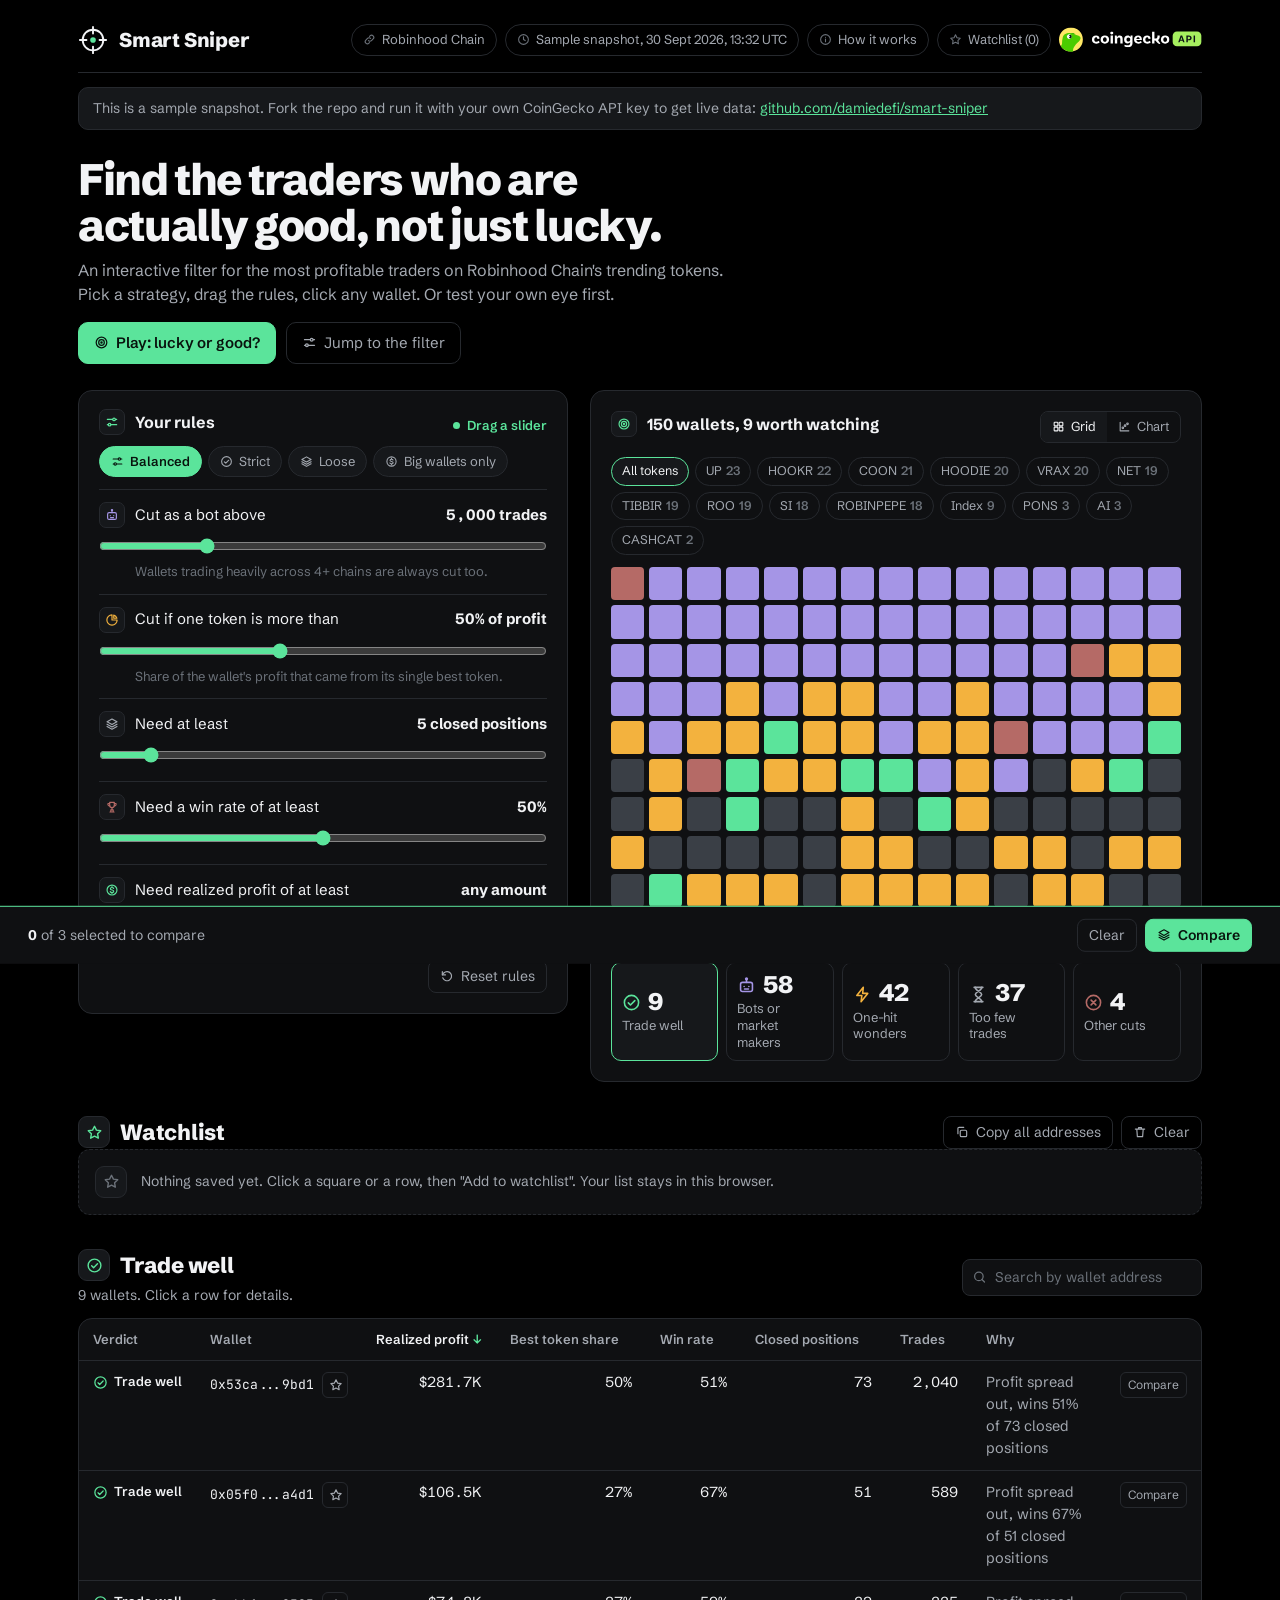
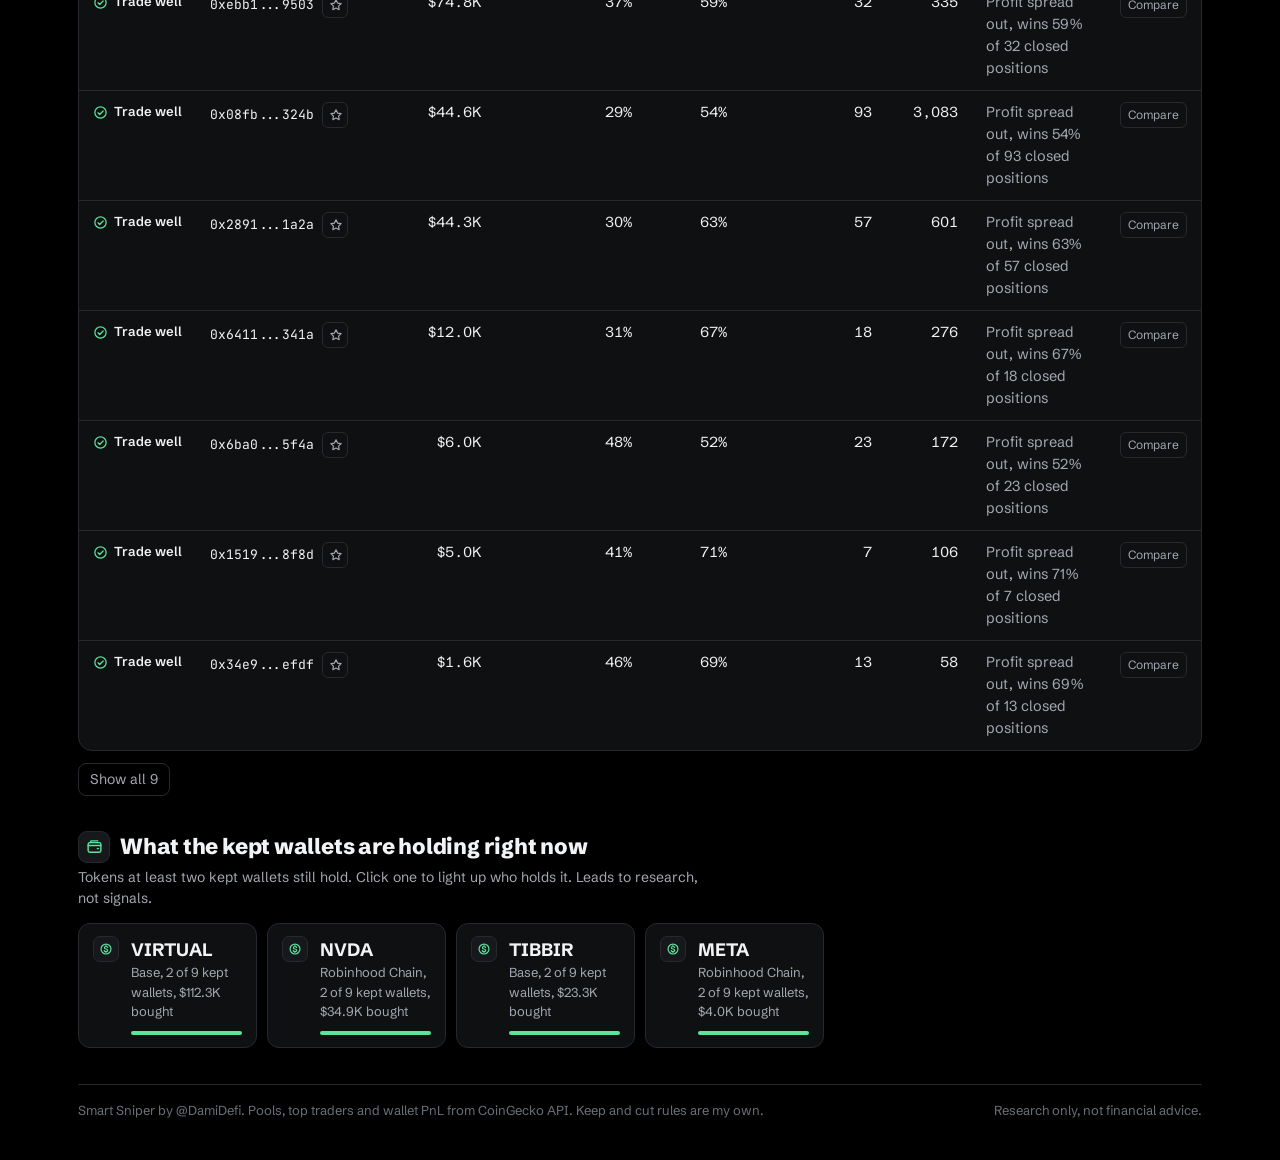
==== commit fa948019: "Add files via upload" ====
--- a/docs/smart-sniper.html
+++ b/docs/smart-sniper.html
@@ -938,8 +938,9 @@
   
   $("snap").innerHTML = ic("info") + "<span>Snapshot taken " + when + " across " + DATA.tokens.length + " trending tokens (" + DATA.tokens.join(", ") + "). Before sampling, " + DATA.heavy + " of " + DATA.slots + " top-trader slots were dropped for making 1,500+ trades in a single token, and " + wallets.length + " of the remaining " + DATA.unique + " wallets were sampled evenly.</span>";
   
-  $("live-state").innerHTML = DATA.live ? ic("check") + "Live, updated " + when : ic("clock") + "Sample snapshot, " + when;
-  $("live-state").className = "pill" + (DATA.live ? " live" : "");
+  $("live-state").innerHTML = DATA.live ? ic("check") + "Live, updated " + when : DATA.auto ? ic("check") + "Updated " + when + ", refreshes hourly" : ic("clock") + "Sample snapshot, " + when;
+  $("demo").innerHTML = DATA.auto ? 'Data refreshes every hour from CoinGecko API. Fork the repo to run it with your own key, chain and rules: <a href="https://github.com/damiedefi/smart-sniper">github.com/damiedefi/smart-sniper</a>' : 'This is a sample snapshot. Fork the repo and run it with your own CoinGecko API key to get live data: <a href="https://github.com/damiedefi/smart-sniper">github.com/damiedefi/smart-sniper</a>';
+  $("live-state").className = "pill" + (DATA.live || DATA.auto ? " live" : "");
 }
 function boot(data) {
   DATA = data;
@@ -949,7 +950,7 @@
 }
 setMeta();
 render();
-const LIVE = location.protocol.startsWith("http") && !location.hostname.endsWith("github.io") && !location.hostname.endsWith("claude.ai");
+const LIVE = ["localhost", "127.0.0.1", "0.0.0.0"].includes(location.hostname) || new URLSearchParams(location.search).has("live");
 async function refresh(force) {
   const btn = $("refresh"); btn.disabled = true; btn.innerHTML = ic("reset") + "Pulling from CoinGecko...";
   try {
@@ -962,6 +963,15 @@
   btn.disabled = false; btn.innerHTML = ic("reset") + "Refresh data";
 }
 if (!LIVE) $("demo").hidden = false;
+async function loadHosted() {
+  try {
+    const r = await fetch("data.json?t=" + Date.now(), { cache: "no-store" });
+    if (!r.ok) return;
+    const j = await r.json();
+    if (j && Array.isArray(j.wallets) && j.wallets.length) boot(j);
+  } catch (e) { /* keep the bundled sample */ }
+}
+if (!LIVE && location.protocol.startsWith("http")) loadHosted();
 if (LIVE) { $("refresh").hidden = false; $("refresh").addEventListener("click", () => refresh(true)); refresh(false); }
 </script>
 </body>
